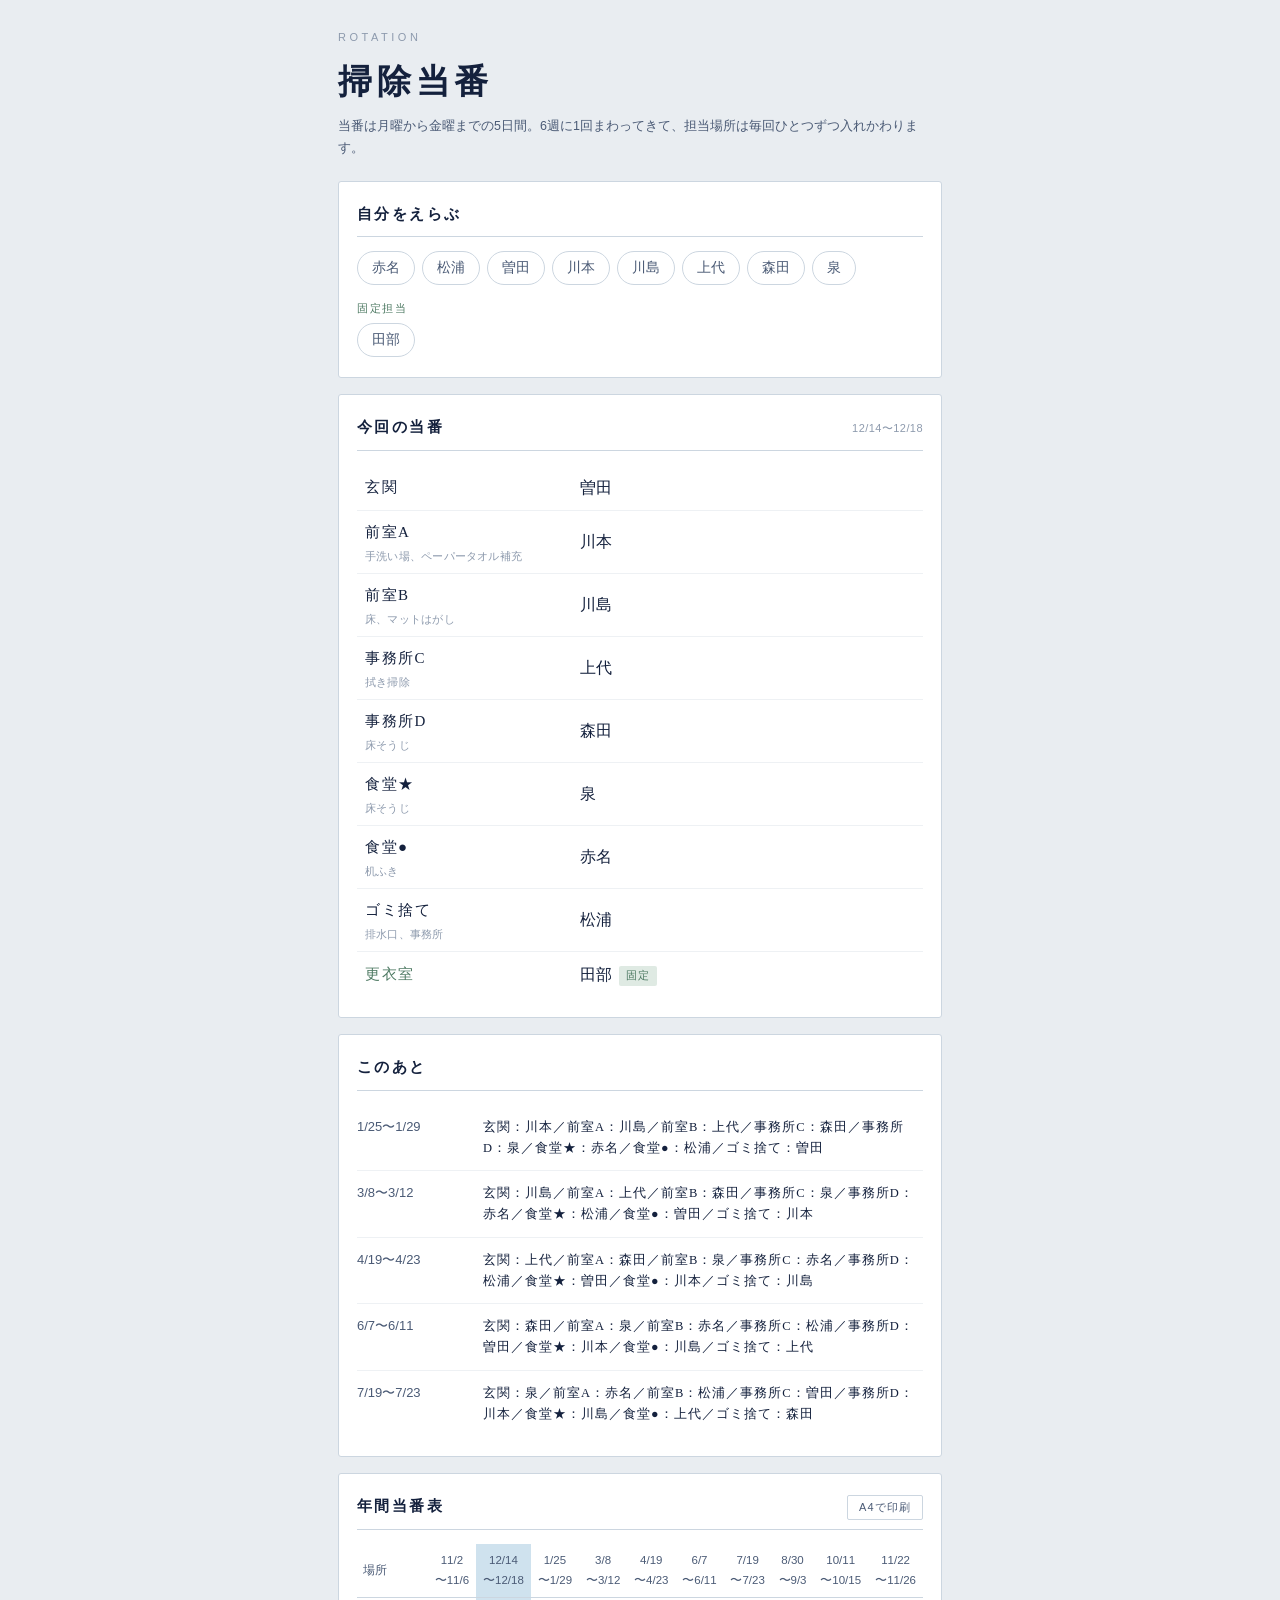
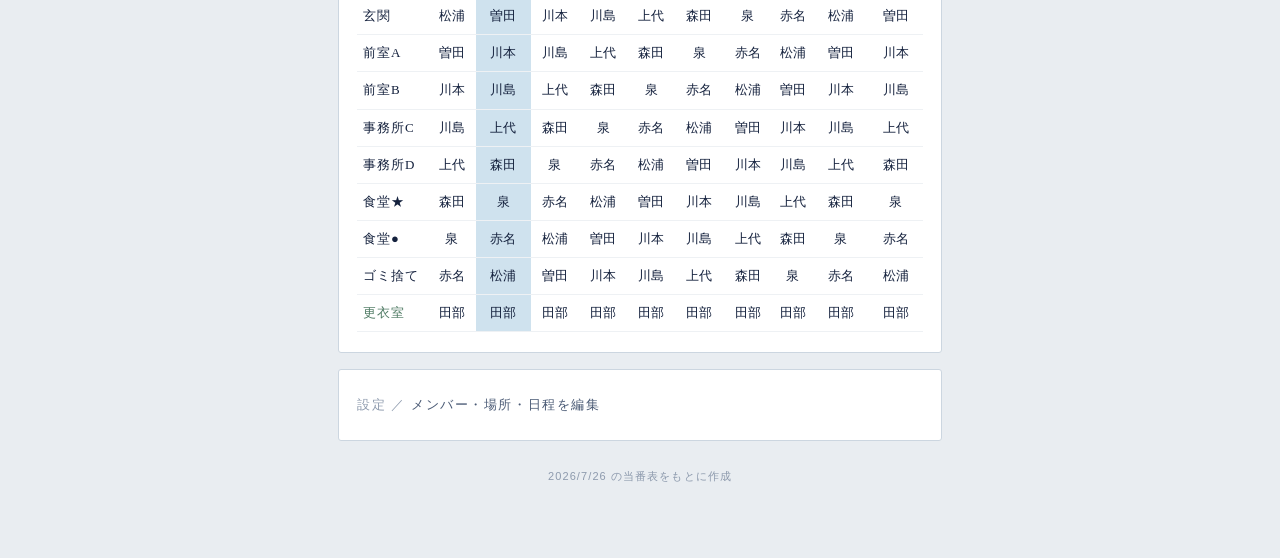
==== souji/index.html @ d57d20b6 "事務所Cの作業内容を「拭き掃除」に修正 Co-Authored-By: Claude Fable 5 <noreply@anthropic.com>" ====
<!DOCTYPE html>
<html lang="ja">
<head>
<meta charset="utf-8">
<meta name="viewport" content="width=device-width, initial-scale=1">
<title>掃除当番</title>
<style>
  :root{
    --ink:#14213d; --ink-soft:#4a5a75; --muted:#8d9aad;
    --paper:#e9edf1; --card:#ffffff; --line:#ccd6e0;
    --blue:#5b93b8; --blue-fill:#cfe2ee;
    --gomi:#a9662a; --gomi-fill:#f2e3d2;
    --fix:#4e7a63; --fix-fill:#dfeae3;
    --mincho:"Hiragino Mincho ProN","Yu Mincho","YuMincho","Noto Serif JP",serif;
    --gothic:"Hiragino Sans","Hiragino Kaku Gothic ProN","Yu Gothic","Noto Sans JP",sans-serif;
  }
  *{box-sizing:border-box}
  html,body{margin:0;padding:0}
  body{background:var(--paper);color:var(--ink);font-family:var(--gothic);
       -webkit-font-smoothing:antialiased;line-height:1.7}
  .wrap{max-width:640px;margin:0 auto;padding:28px 18px 72px}

  header.top{margin-bottom:22px}
  .eyebrow{font-size:11px;letter-spacing:.32em;color:var(--muted);margin:0 0 6px}
  h1{font-family:var(--mincho);font-size:34px;letter-spacing:.14em;font-weight:600;margin:0}
  .sub{font-size:12.5px;color:var(--ink-soft);margin-top:6px}

  .card{background:var(--card);border:1px solid var(--line);border-radius:3px;
        padding:20px 18px;margin-bottom:16px}
  .card h2{font-family:var(--mincho);font-size:15px;letter-spacing:.16em;font-weight:600;
           margin:0 0 14px;padding-bottom:9px;border-bottom:1px solid var(--line);
           display:flex;justify-content:space-between;align-items:baseline;gap:10px}
  .card h2 .meta{font-family:var(--gothic);font-size:11px;letter-spacing:.04em;
                 color:var(--muted);font-weight:400}

  .who{display:flex;flex-wrap:wrap;gap:7px}
  .who button{font-family:var(--gothic);font-size:14px;padding:7px 14px;
              border:1px solid var(--line);background:#fff;color:var(--ink-soft);
              border-radius:999px;cursor:pointer;transition:.15s}
  .who button:hover{border-color:var(--blue)}
  .who button[aria-pressed="true"]{background:var(--ink);border-color:var(--ink);color:#fff}
  .who button:focus-visible{outline:2px solid var(--blue);outline-offset:2px}
  .who .divider{width:100%;height:0;margin:2px 0}
  .who .fixlabel{font-size:10.5px;letter-spacing:.16em;color:var(--fix);
                 width:100%;margin:8px 0 -2px}

  .hero{background:var(--ink);color:#fff;border:none;padding:0;overflow:hidden}
  .hero-inner{padding:22px 18px 6px}
  .hero .status{font-size:11px;letter-spacing:.3em;color:#93a8c4;margin:0 0 10px}
  .hero .place{font-family:var(--mincho);font-size:40px;letter-spacing:.1em;margin:0;line-height:1.25}
  .hero .place small{font-size:15px;letter-spacing:.16em;color:#a8bcd6;display:block;
                     margin-top:8px;font-family:var(--gothic)}
  .hero .when{font-size:13.5px;color:#c6d6e8;margin:14px 0 0}
  .hero .count{font-size:13.5px;color:#fff;margin:4px 0 0}
  .hero .count b{font-family:var(--mincho);font-size:30px;letter-spacing:.04em;margin:0 3px}
  .hero .badge{display:inline-block;margin-top:12px;font-size:12px;padding:3px 10px;
               border-radius:2px;letter-spacing:.06em}
  .hero .badge.gomi{background:#3a4e70;color:#ffd9ac}
  .hero .badge.fix{background:#2f4a3d;color:#bfe0cd}
  .hero .pad{padding-bottom:22px}

  .ring{display:block;margin:0 auto;max-width:100%}
  .ring text{font-family:var(--gothic)}

  table{width:100%;border-collapse:collapse;font-size:15px}
  td{padding:9px 8px;border-bottom:1px solid #eef1f4;vertical-align:middle}
  tr:last-child td{border-bottom:none}
  td.place{font-family:var(--mincho);letter-spacing:.1em;width:38%;color:var(--ink)}
  td.place .task{display:block;font-family:var(--gothic);font-size:11px;letter-spacing:.02em;
                 color:var(--muted);margin-top:2px;line-height:1.5}
  td.name{font-size:16px}
  tr.mine td{background:var(--blue-fill)}
  tr.mine td.name{font-weight:700}
  tr.fixedrow td.place{color:var(--fix)}
  .tag{display:inline-block;font-size:10.5px;letter-spacing:.08em;padding:1px 7px;
       border-radius:2px;margin-left:7px;vertical-align:1px}
  .tag.gomi{background:var(--gomi-fill);color:var(--gomi)}
  .tag.fix{background:var(--fix-fill);color:var(--fix)}
  .vacant{color:var(--muted);font-size:13px}

  .future{list-style:none;margin:0;padding:0}
  .future li{display:flex;gap:14px;align-items:baseline;padding:11px 0;
             border-bottom:1px solid #eef1f4;font-size:14.5px}
  .future li:last-child{border-bottom:none}
  .future .date{color:var(--ink-soft);font-size:13px;min-width:112px;font-variant-numeric:tabular-nums}
  .future .p{font-family:var(--mincho);letter-spacing:.08em}
  .future li.mine .p{color:var(--blue);font-weight:600}

  .printbtn{font-family:var(--gothic);font-size:11px;letter-spacing:.1em;
            border:1px solid var(--line);background:#fff;color:var(--ink-soft);
            padding:4px 11px;border-radius:2px;cursor:pointer}
  .printbtn:hover{border-color:var(--blue);color:var(--blue)}
  .year-scroll{overflow-x:auto;-webkit-overflow-scrolling:touch}
  table.year{font-size:13px;min-width:520px}
  table.year th{font-family:var(--gothic);font-weight:500;font-size:11.5px;color:var(--ink-soft);
                padding:7px 6px;border-bottom:1px solid var(--line);white-space:nowrap}
  table.year th.rowhead{text-align:left}
  table.year td{padding:7px 6px;text-align:center;border-bottom:1px solid #eef1f4;white-space:nowrap}
  table.year td.rowhead{font-family:var(--mincho);letter-spacing:.08em;text-align:left;color:var(--ink)}
  table.year tr.fixedrow td.rowhead{color:var(--fix)}
  table.year col.now{background:var(--blue-fill)}
  table.year td.me{font-weight:700}

  details.settings summary{cursor:pointer;font-size:13px;letter-spacing:.12em;
                           color:var(--ink-soft);list-style:none;padding:4px 0}
  details.settings summary::-webkit-details-marker{display:none}
  details.settings summary::before{content:"設定 ／ ";color:var(--muted)}
  .setgrid{margin-top:16px}
  .setrow{display:flex;gap:6px;align-items:center;margin-bottom:6px}
  .setrow input[type=text]{flex:1;font-family:var(--gothic);font-size:14px;padding:6px 9px;
    border:1px solid var(--line);border-radius:2px;background:#fbfcfd;color:var(--ink);min-width:0}
  .setrow label.chk{font-size:11.5px;color:var(--gomi);display:flex;align-items:center;
                    gap:3px;white-space:nowrap}
  .mini{border:1px solid var(--line);background:#fff;color:var(--ink-soft);
        width:28px;height:28px;border-radius:2px;cursor:pointer;font-size:13px;line-height:1;flex:none}
  .mini:hover{border-color:var(--blue);color:var(--blue)}
  .add{margin-top:8px;font-family:var(--gothic);font-size:12.5px;letter-spacing:.08em;
       background:none;border:1px dashed var(--line);color:var(--ink-soft);
       padding:7px 12px;border-radius:2px;cursor:pointer;width:100%}
  .add:hover{border-color:var(--blue);color:var(--blue)}
  .fieldlabel{font-size:11px;letter-spacing:.2em;color:var(--muted);margin:20px 0 8px}
  .fieldlabel:first-child{margin-top:0}
  .hint{font-size:11.5px;color:var(--muted);line-height:1.6;margin:8px 0 0}
  input[type=date],input[type=number]{font-family:var(--gothic);font-size:14px;padding:6px 9px;
    border:1px solid var(--line);border-radius:2px;background:#fbfcfd;color:var(--ink)}
  .save{margin-top:20px;width:100%;background:var(--ink);color:#fff;border:none;padding:12px;
        border-radius:2px;font-family:var(--gothic);font-size:14px;letter-spacing:.16em;cursor:pointer}
  .save:hover{background:#233458}
  .toast{position:fixed;left:50%;transform:translateX(-50%);bottom:22px;background:var(--ink);
         color:#fff;padding:10px 20px;border-radius:2px;font-size:13px;opacity:0;
         pointer-events:none;transition:opacity .25s;letter-spacing:.08em}
  .toast.show{opacity:1}
  footer{text-align:center;font-size:11px;color:var(--muted);letter-spacing:.1em;margin-top:26px}

  @media print{
    @page{size:A4 landscape;margin:12mm}
    body{background:#fff}
    .wrap{max-width:none;padding:0}
    header.top,.card,footer{display:none!important}
    #yearCard{display:block!important;border:none;padding:0;margin:0}
    #yearCard h2{font-size:18px;border-bottom:2px solid var(--ink);letter-spacing:.2em}
    #yearCard .printbtn{display:none}
    .year-scroll{overflow:visible}
    table.year{min-width:0;width:100%;font-size:12px}
    table.year th,table.year td{border:1px solid #999;padding:8px 4px}
    table.year col.now{background:#e8eff5;-webkit-print-color-adjust:exact;print-color-adjust:exact}
  }
  @media (prefers-reduced-motion:reduce){*{transition:none!important;animation:none!important}}
</style>
</head>
<body>
<div class="wrap">

  <header class="top">
    <p class="eyebrow">ROTATION</p>
    <h1>掃除当番</h1>
    <p class="sub">当番は月曜から金曜までの5日間。6週に1回まわってきて、担当場所は毎回ひとつずつ入れかわります。</p>
  </header>

  <div class="card">
    <h2>自分をえらぶ</h2>
    <div class="who" id="who"></div>
  </div>

  <div class="card hero" id="hero" hidden>
    <div class="hero-inner" id="heroInner"></div>
    <svg class="ring" id="ring" viewBox="0 0 330 300" role="img" aria-label="担当場所のローテーション図"></svg>
  </div>

  <div class="card">
    <h2>今回の当番<span class="meta" id="curRange"></span></h2>
    <table><tbody id="curTable"></tbody></table>
    <p class="hint" id="extNote" hidden></p>
  </div>

  <div class="card">
    <h2>このあと<span class="meta" id="futureFor"></span></h2>
    <ul class="future" id="future"></ul>
  </div>

  <div class="card" id="yearCard">
    <h2>年間当番表<span class="meta"><button class="printbtn" id="printBtn">A4で印刷</button></span></h2>
    <div class="year-scroll"><table class="year" id="yearTable"></table></div>
  </div>

  <div class="card">
    <details class="settings">
      <summary>メンバー・場所・日程を編集</summary>
      <div class="setgrid">
        <p class="fieldlabel">まわる場所（この順にずれていきます）</p>
        <div id="slotList"></div>
        <button class="add" id="addSlot">＋ 場所を追加</button>

        <p class="fieldlabel">まわるメンバー（基準日に上の場所を担当した順）</p>
        <div id="memberList"></div>
        <button class="add" id="addMember">＋ メンバーを追加</button>

        <p class="fieldlabel">固定の担当（輪に入らない場所）</p>
        <div id="fixedList"></div>
        <button class="add" id="addFixed">＋ 固定の担当を追加</button>
        <p class="hint">名前は「、」か「,」で区切ってください。</p>

        <p class="fieldlabel">基準になる回の開始日（月曜）</p>
        <input type="date" id="baseDate">
        <p class="fieldlabel">まわってくる間隔</p>
        <div class="setrow">
          <input type="number" id="interval" min="1" max="52" style="width:80px"> <span style="font-size:14px">週ごと</span>
        </div>

        <p class="fieldlabel">お休みの週（数えない週）</p>
        <div id="skipList"></div>
        <button class="add" id="addSkip">＋ お休みの週を追加</button>
        <p class="hint">お盆や年末年始など、会社が休みの週の月曜日を入れてください。その週は数に入らず、以降の当番が1週ずつ後ろにずれます。祝日が3日以上ある週（ゴールデンウィークやシルバーウィークなど）は自動で数えない週になり、前の週の当番が引き続き担当するため、ここに入れる必要はありません。</p>

        <button class="save" id="save">保存する</button>
      </div>
    </details>
  </div>

  <footer>2026/7/26 の当番表をもとに作成</footer>
</div>
<div class="toast" id="toast"></div>

<script>
const KEY = 'souji-touban:config:v9';

/* 手書きの「事務所そうじ」表の①の列＝9/14の回 を基準にしています */
const DEFAULTS = {
  slots: [
    {place:'玄関',     task:'',                        gomi:false},
    {place:'前室A',    task:'手洗い場、ペーパータオル補充', gomi:false},
    {place:'前室B',    task:'床、マットはがし',           gomi:false},
    {place:'事務所C',  task:'拭き掃除',                  gomi:false},
    {place:'事務所D',  task:'床そうじ',                  gomi:false},
    {place:'食堂★',    task:'床そうじ',                  gomi:false},
    {place:'食堂●',    task:'机ふき',                    gomi:false},
    {place:'ゴミ捨て', task:'排水口、事務所',             gomi:false}
  ],
  members: ['赤名','松浦','曽田','川本','川島','上代','森田','泉'],
  fixed: [{place:'更衣室', names:['田部']}],
  baseDate: '2026-09-14',
  intervalWeeks: 6,
  skipWeeks: [],
  me: ''
};

let cfg = JSON.parse(JSON.stringify(DEFAULTS));

/* ---------- 日付 ---------- */
const DAY = 86400000;
function d(str){ const [y,m,dd]=str.split('-').map(Number); return new Date(y,m-1,dd); }
function addDays(dt,n){ const x=new Date(dt); x.setDate(x.getDate()+n); return x; }
function iso(dt){
  const p=n=>String(n).padStart(2,'0');
  return dt.getFullYear()+'-'+p(dt.getMonth()+1)+'-'+p(dt.getDate());
}
function fmt(dt){ return (dt.getMonth()+1)+'/'+dt.getDate(); }
function fmtLong(dt){ return (dt.getMonth()+1)+'月'+dt.getDate()+'日('+'日月火水木金土'[dt.getDay()]+')'; }

/* ---------- 日本の祝日（自動計算） ---------- */
const holidayCache={};
function holidaysOf(y){
  if(holidayCache[y]) return holidayCache[y];
  const set=new Set();
  const add=(m,dd)=>set.add(y+'-'+String(m).padStart(2,'0')+'-'+String(dd).padStart(2,'0'));
  const nthMon=(m,n)=>{ const w=new Date(y,m-1,1).getDay(); return 1+((8-w)%7)+7*(n-1); };
  add(1,1);                 // 元日
  add(1,nthMon(1,2));       // 成人の日
  add(2,11); add(2,23);     // 建国記念の日・天皇誕生日
  add(3,Math.floor(20.8431+0.242194*(y-1980))-Math.floor((y-1980)/4));  // 春分の日
  add(4,29); add(5,3); add(5,4); add(5,5);  // 昭和の日・憲法記念日・みどりの日・こどもの日
  add(7,nthMon(7,3));       // 海の日
  add(8,11);                // 山の日
  add(9,nthMon(9,3));       // 敬老の日
  add(9,Math.floor(23.2488+0.242194*(y-1980))-Math.floor((y-1980)/4)); // 秋分の日
  add(10,nthMon(10,2));     // スポーツの日
  add(11,3); add(11,23);    // 文化の日・勤労感謝の日
  [...set].forEach(s=>{     // 国民の休日（祝日にはさまれた平日）
    const mid=addDays(d(s),1);
    if(set.has(iso(addDays(d(s),2))) && !set.has(iso(mid)) && mid.getDay()!==0) set.add(iso(mid));
  });
  [...set].forEach(s=>{     // 振替休日（日曜の祝日のあとの平日）
    if(d(s).getDay()===0){ let x=addDays(d(s),1); while(set.has(iso(x))) x=addDays(x,1); set.add(iso(x)); }
  });
  holidayCache[y]=set;
  return set;
}
function isHoliday(dt){ return holidaysOf(dt.getFullYear()).has(iso(dt)); }
function holidayDays(mon){  // その週(月〜金)の祝日の数
  let c=0; for(let i=0;i<5;i++) if(isHoliday(addDays(mon,i))) c++;
  return c;
}

/* 休みの週（月曜日）を除いた「数える週」の並び。
   お盆や年末年始で1週飛ぶと、それ以降すべて後ろへずれます。
   祝日が3日以上ある週も数えず、前の週の当番が引き続き担当します。 */
function skipSet(){
  const s=new Set();
  (cfg.skipWeeks||[]).forEach(v=>{ if(v) s.add(v); });
  return s;
}
function isHolidaySkip(mon){ return !skipSet().has(iso(mon)) && holidayDays(mon)>=3; }
function isSkippedWeek(mon){ return skipSet().has(iso(mon)) || holidayDays(mon)>=3; }
function weekAt(n){                       // n番目の「数える週」の月曜日
  let dt=d(cfg.baseDate), count=0, guard=0;
  while(guard++ < 4000){
    if(!isSkippedWeek(dt)){
      if(count===n) return dt;
      count++;
    }
    dt=addDays(dt,7);
  }
  return dt;
}
function periodStart(p){ return weekAt(p*cfg.intervalWeeks); }
function periodEnd(p){ return addDays(periodStart(p),4); }   // 月〜金
function periodExt(p){    // 直後に祝日3日以上の週が続くあいだは引き続き担当
  let end=periodEnd(p), mon=addDays(periodStart(p),7);
  const weeks=[];
  while(isHolidaySkip(mon)){ weeks.push(new Date(mon)); end=addDays(mon,4); mon=addDays(mon,7); }
  return {end:end, weeks:weeks};
}
function today(){ const t=new Date(); return new Date(t.getFullYear(),t.getMonth(),t.getDate()); }

function currentPeriod(){
  const t=today();
  if(t < d(cfg.baseDate)) return 0;
  let p=0;
  while(p<200 && t > periodExt(p).end) p++;
  return p;
}

/* ---------- 割り当て ---------- */
function slotOf(m,p){
  const N=Math.max(cfg.slots.length, cfg.members.length);
  if(N===0) return -1;
  const s=((m-p)%N+N)%N;          // 回ごとに表の上へ（逆回り）
  return s<cfg.slots.length ? s : -1;      // -1 は休み
}
function assignment(p){
  const rows=cfg.slots.map(()=>null);
  cfg.members.forEach((name,m)=>{ const s=slotOf(m,p); if(s>=0) rows[s]=name; });
  return rows;
}
function slotLabel(i){
  const s=cfg.slots[i], same=cfg.slots.filter(x=>x.place===s.place);
  if(same.length<2) return s.place;
  const n=cfg.slots.slice(0,i+1).filter(x=>x.place===s.place).length;
  return s.place+'①②③④⑤'[n-1];
}
function myIndex(){ return cfg.members.indexOf(cfg.me); }
function myFixed(){ return cfg.fixed.find(f=>f.names.includes(cfg.me)) || null; }
function allNames(){
  const f=[]; cfg.fixed.forEach(x=>x.names.forEach(n=>f.push(n)));
  return {rotating:cfg.members.slice(), fixed:f};
}

/* ---------- 描画 ---------- */
function render(){
  const p=currentPeriod();
  renderWho(); renderHero(p); renderCurrent(p); renderFuture(p); renderYear(p);
}

function renderWho(){
  const el=document.getElementById('who'); el.innerHTML='';
  const {rotating,fixed}=allNames();
  const mk=name=>{
    const b=document.createElement('button');
    b.textContent=name;
    b.setAttribute('aria-pressed', String(name===cfg.me));
    b.onclick=()=>{ cfg.me=(cfg.me===name?'':name); save(true); render(); };
    return b;
  };
  rotating.forEach(n=>el.appendChild(mk(n)));
  if(fixed.length){
    const lab=document.createElement('p'); lab.className='fixlabel'; lab.textContent='固定担当';
    el.appendChild(lab);
    fixed.forEach(n=>el.appendChild(mk(n)));
  }
}

function renderHero(p){
  const hero=document.getElementById('hero');
  const ring=document.getElementById('ring');
  const inner=document.getElementById('heroInner');
  const fx=myFixed(), m=myIndex();

  if(!cfg.me || (fx===null && m<0)){ hero.hidden=true; return; }
  hero.hidden=false;

  const t=today();

  if(fx){                       // 固定担当の人
    const start=periodStart(p), end=periodExt(p).end;
    const now = t>=start && t<=end;
    const days=Math.max(0, Math.ceil((start-t)/DAY));
    inner.className='hero-inner pad';
    inner.innerHTML=
      '<p class="status">'+(now?'今週が当番です':'つぎの当番')+'</p>'+
      '<p class="place">'+fx.place+'<small>'+cfg.me+' さん（毎回このばしょ）</small></p>'+
      '<p class="when">'+fmt(start)+'〜'+fmt(end)+'</p>'+
      (now ? '<p class="count">'+fmtLong(start)+' 〜 '+fmtLong(end)+'</p>'
           : '<p class="count">あと<b>'+days+'</b>日</p>')+
      '<span class="badge fix">ローテーションには入りません</span>';
    ring.hidden=true;
    return;
  }

  ring.hidden=false;
  inner.className='hero-inner';

  let q=p, s=slotOf(m,q), guard=0;
  while(s<0 && guard++<60){ q++; s=slotOf(m,q); }
  const ext=periodExt(q);
  const start=periodStart(q), end=ext.end;
  const now = t>=start && t<=end;
  const days=Math.max(0, Math.ceil((start-t)/DAY));
  const label=slotLabel(s);

  inner.innerHTML=
    '<p class="status">'+(now?'今週が当番です':'つぎの当番')+'</p>'+
    '<p class="place">'+label.replace(/[①②③④⑤]/,'')+
      '<small>'+cfg.me+' さん'+(label.match(/[①②③④⑤]/)?'（'+label+'）':'')+
      (cfg.slots[s].task?'　'+esc(cfg.slots[s].task):'')+'</small></p>'+
    '<p class="when">'+fmt(start)+'〜'+fmt(end)+'</p>'+
    (now ? '<p class="count">'+fmtLong(start)+' 〜 '+fmtLong(end)+'</p>'
         : '<p class="count">あと<b>'+days+'</b>日</p>')+
    (cfg.slots[s].gomi ? '<span class="badge gomi">ゴミ収集も担当</span>' : '')+
    (ext.weeks.length ? '<span class="badge fix">'+fmt(ext.weeks[0])+'の週も引き続き当番</span>' : '');

  drawRing(s);
}

function drawRing(cur){
  const svg=document.getElementById('ring');
  const n=cfg.slots.length; if(!n){ svg.innerHTML=''; return; }
  const cx=165, cy=150, R=100;
  let out='<circle cx="'+cx+'" cy="'+cy+'" r="'+R+'" fill="none" stroke="#2c4166" stroke-width="1"/>';
  for(let i=0;i<n;i++){
    const a=(-90 + 360*i/n)*Math.PI/180;
    const x=cx+R*Math.cos(a), y=cy+R*Math.sin(a), on=(i===cur);
    out+='<circle cx="'+x.toFixed(1)+'" cy="'+y.toFixed(1)+'" r="'+(on?9:4)+'" fill="'+(on?'#cfe2ee':'#4a6a94')+'"/>';
    const lx=cx+(R+26)*Math.cos(a), ly=cy+(R+26)*Math.sin(a)+4;
    out+='<text x="'+lx.toFixed(1)+'" y="'+ly.toFixed(1)+'" text-anchor="middle" font-size="11.5" '+
         'letter-spacing="1" fill="'+(on?'#ffffff':'#7e93b3')+'">'+slotLabel(i)+'</text>';
  }
  out+='<text x="'+cx+'" y="'+(cy-4)+'" text-anchor="middle" font-size="10" letter-spacing="3" fill="#6c82a4">つぎは</text>';
  out+='<text x="'+cx+'" y="'+(cy+16)+'" text-anchor="middle" font-size="14" letter-spacing="2" fill="#a8bcd6">'+slotLabel((cur-1+n)%n)+'</text>';
  svg.innerHTML=out;
}

function renderCurrent(p){
  const rows=assignment(p);
  const ext=periodExt(p);
  document.getElementById('curRange').textContent=fmt(periodStart(p))+'〜'+fmt(ext.end);
  const note=document.getElementById('extNote');
  note.hidden=!ext.weeks.length;
  if(ext.weeks.length)
    note.textContent=fmt(ext.weeks[0])+'からの週は祝日が3日以上あるため、同じ当番が'+fmt(ext.end)+'まで引き続き担当します';
  const tb=document.getElementById('curTable'); tb.innerHTML='';
  cfg.slots.forEach((s,i)=>{
    const tr=document.createElement('tr');
    if(rows[i] && rows[i]===cfg.me) tr.className='mine';
    tr.innerHTML='<td class="place">'+slotLabel(i)+
      (s.task?'<span class="task">'+esc(s.task)+'</span>':'')+'</td>'+
      '<td class="name">'+(rows[i]||'<span class="vacant">空き</span>')+
      (s.gomi?'<span class="tag gomi">ゴミ収集</span>':'')+'</td>';
    tb.appendChild(tr);
  });
  cfg.fixed.forEach(f=>{
    const tr=document.createElement('tr');
    tr.className='fixedrow'+(f.names.includes(cfg.me)?' mine':'');
    tr.innerHTML='<td class="place">'+f.place+'</td>'+
      '<td class="name">'+(f.names.join('・')||'<span class="vacant">空き</span>')+
      '<span class="tag fix">固定</span></td>';
    tb.appendChild(tr);
  });
}

function renderFuture(p){
  const ul=document.getElementById('future'); ul.innerHTML='';
  const fx=myFixed(), m=myIndex();
  document.getElementById('futureFor').textContent=(fx||m>=0)?cfg.me+' さんの担当場所':'';
  for(let k=1;k<=5;k++){
    const q=p+k, li=document.createElement('li');
    let label;
    if(fx){
      label='<span class="p">'+fx.place+'</span>'; li.className='mine';
    }else if(m<0){
      const rows=assignment(q);
      label='<span class="p" style="font-size:12.5px">'+
        cfg.slots.map((_,i)=>slotLabel(i)+'：'+(rows[i]||'空き')).join('／')+'</span>';
    }else{
      const s=slotOf(m,q);
      if(s<0){ label='<span class="p" style="color:#8d9aad">お休み</span>'; }
      else{ label='<span class="p">'+slotLabel(s)+'</span>'+
              (cfg.slots[s].gomi?'<span class="tag gomi">ゴミ収集</span>':''); li.className='mine'; }
    }
    li.innerHTML='<span class="date">'+fmt(periodStart(q))+'〜'+fmt(periodExt(q).end)+'</span>'+label;
    ul.appendChild(li);
  }
}

function renderYear(p){
  const perYear=Math.ceil(52/cfg.intervalWeeks)+1;
  const start=Math.max(0,p-1);
  const periods=[]; for(let k=0;k<perYear;k++) periods.push(start+k);

  let html='<colgroup><col>';
  periods.forEach(q=>{ html+='<col'+(q===p?' class="now"':'')+'>'; });
  html+='</colgroup><thead><tr><th class="rowhead">場所</th>';
  periods.forEach(q=>{ html+='<th>'+fmt(periodStart(q))+'<br>〜'+fmt(periodExt(q).end)+'</th>'; });
  html+='</tr></thead><tbody>';

  cfg.slots.forEach((s,i)=>{
    html+='<tr><td class="rowhead">'+slotLabel(i)+(s.gomi?'<span class="tag gomi">ゴミ</span>':'')+'</td>';
    periods.forEach(q=>{
      const name=assignment(q)[i];
      html+='<td'+(name&&name===cfg.me?' class="me"':'')+'>'+(name||'—')+'</td>';
    });
    html+='</tr>';
  });
  cfg.fixed.forEach(f=>{
    const mine=f.names.includes(cfg.me);
    html+='<tr class="fixedrow"><td class="rowhead">'+f.place+'</td>';
    periods.forEach(()=>{ html+='<td'+(mine?' class="me"':'')+'>'+(f.names.join('・')||'—')+'</td>'; });
    html+='</tr>';
  });
  html+='</tbody>';
  document.getElementById('yearTable').innerHTML=html;
}

/* ---------- 設定 ---------- */
function esc(s){ return String(s).replace(/&/g,'&amp;').replace(/"/g,'&quot;').replace(/</g,'&lt;'); }

function renderSettings(){
  const sl=document.getElementById('slotList'); sl.innerHTML='';
  cfg.slots.forEach((s,i)=>{
    const row=document.createElement('div'); row.className='setrow';
    row.innerHTML=
      '<input type="text" value="'+esc(s.place)+'" data-si="'+i+'" placeholder="場所名" style="max-width:110px">'+
      '<input type="text" value="'+esc(s.task||'')+'" data-st="'+i+'" placeholder="やること">'+
      '<button class="mini" data-up="'+i+'" title="上へ">↑</button>'+
      '<button class="mini" data-del="'+i+'" title="削除">×</button>';
    sl.appendChild(row);
  });
  const ml=document.getElementById('memberList'); ml.innerHTML='';
  cfg.members.forEach((name,i)=>{
    const row=document.createElement('div'); row.className='setrow';
    row.innerHTML=
      '<input type="text" value="'+esc(name)+'" data-mi="'+i+'" placeholder="名前">'+
      '<button class="mini" data-mup="'+i+'" title="上へ">↑</button>'+
      '<button class="mini" data-mdel="'+i+'" title="削除">×</button>';
    ml.appendChild(row);
  });
  const fl=document.getElementById('fixedList'); fl.innerHTML='';
  cfg.fixed.forEach((f,i)=>{
    const row=document.createElement('div'); row.className='setrow';
    row.innerHTML=
      '<input type="text" value="'+esc(f.place)+'" data-fp="'+i+'" placeholder="場所" style="max-width:110px">'+
      '<input type="text" value="'+esc(f.names.join('、'))+'" data-fn="'+i+'" placeholder="名前、名前">'+
      '<button class="mini" data-fdel="'+i+'" title="削除">×</button>';
    fl.appendChild(row);
  });
  const kl=document.getElementById('skipList'); kl.innerHTML='';
  (cfg.skipWeeks||[]).forEach((v,i)=>{
    const row=document.createElement('div'); row.className='setrow';
    row.innerHTML=
      '<input type="date" value="'+esc(v)+'" data-sk="'+i+'" style="flex:1">'+
      '<button class="mini" data-skdel="'+i+'" title="削除">×</button>';
    kl.appendChild(row);
  });
  document.getElementById('baseDate').value=cfg.baseDate;
  document.getElementById('interval').value=cfg.intervalWeeks;
}

document.addEventListener('input',e=>{
  const t=e.target;
  if(t.dataset.si!==undefined) cfg.slots[+t.dataset.si].place=t.value;
  if(t.dataset.st!==undefined) cfg.slots[+t.dataset.st].task=t.value;
  if(t.dataset.mi!==undefined) cfg.members[+t.dataset.mi]=t.value;
  if(t.dataset.fp!==undefined) cfg.fixed[+t.dataset.fp].place=t.value;
  if(t.dataset.fn!==undefined) cfg.fixed[+t.dataset.fn].names=
    t.value.split(/[、,\s]+/).filter(Boolean);
});
document.addEventListener('change',e=>{
  const t=e.target;
  if(t.dataset.gi!==undefined) cfg.slots[+t.dataset.gi].gomi=t.checked;
  if(t.dataset.sk!==undefined && t.value){
    const dt=d(t.value);
    const mon=addDays(dt, -((dt.getDay()+6)%7));   // その週の月曜に寄せる
    cfg.skipWeeks[+t.dataset.sk]=iso(mon);
    renderSettings();
  }
  if(t.id==='baseDate'&&t.value) cfg.baseDate=t.value;
  if(t.id==='interval') cfg.intervalWeeks=Math.max(1,+t.value||6);
});
document.addEventListener('click',e=>{
  const ds=(e.target&&e.target.dataset)||{};
  const swap=(arr,i)=>{ if(i>0){ const x=arr[i-1]; arr[i-1]=arr[i]; arr[i]=x; } };
  if(ds.up!==undefined){ swap(cfg.slots,+ds.up); renderSettings(); }
  if(ds.del!==undefined){ cfg.slots.splice(+ds.del,1); renderSettings(); }
  if(ds.mup!==undefined){ swap(cfg.members,+ds.mup); renderSettings(); }
  if(ds.mdel!==undefined){ cfg.members.splice(+ds.mdel,1); renderSettings(); }
  if(ds.fdel!==undefined){ cfg.fixed.splice(+ds.fdel,1); renderSettings(); }
  if(ds.skdel!==undefined){ cfg.skipWeeks.splice(+ds.skdel,1); renderSettings(); }
});
document.getElementById('addSlot').onclick=()=>{ cfg.slots.push({place:'新しい場所',gomi:false}); renderSettings(); };
document.getElementById('addMember').onclick=()=>{ cfg.members.push('新しい人'); renderSettings(); };
document.getElementById('addFixed').onclick=()=>{ cfg.fixed.push({place:'新しい場所',names:[]}); renderSettings(); };
document.getElementById('addSkip').onclick=()=>{
  if(!cfg.skipWeeks) cfg.skipWeeks=[];
  const t=today();
  cfg.skipWeeks.push(iso(addDays(t, -((t.getDay()+6)%7))));
  renderSettings();
};
document.getElementById('printBtn').onclick=()=>window.print();
document.getElementById('save').onclick=()=>{
  cfg.slots=cfg.slots.filter(s=>s.place.trim());
  cfg.members=cfg.members.filter(m=>m.trim());
  cfg.fixed=cfg.fixed.filter(f=>f.place.trim());
  cfg.skipWeeks=[...new Set((cfg.skipWeeks||[]).filter(Boolean))].sort();
  const {rotating,fixed}=allNames();
  if(!rotating.includes(cfg.me)&&!fixed.includes(cfg.me)) cfg.me='';
  save(); renderSettings(); render(); toast('保存しました');
};

/* ---------- 保存 ----------
   Claude内では window.storage、ダウンロードして開いたときは localStorage */
const store={
  async set(k,v){
    if(window.storage&&window.storage.set) return window.storage.set(k,v);
    localStorage.setItem(k,v);
  },
  async get(k){
    if(window.storage&&window.storage.get) return window.storage.get(k);
    const v=localStorage.getItem(k);
    return v===null?null:{key:k,value:v};
  }
};
async function save(quiet){
  try{ await store.set(KEY, JSON.stringify(cfg)); }
  catch(err){ if(!quiet) toast('保存できませんでした'); }
}
async function load(){
  try{
    const r=await store.get(KEY);
    if(r&&r.value) cfg=Object.assign(JSON.parse(JSON.stringify(DEFAULTS)), JSON.parse(r.value));
  }catch(err){ /* 初回は未保存 */ }
}
let toastTimer;
function toast(msg){
  const el=document.getElementById('toast');
  el.textContent=msg; el.classList.add('show');
  clearTimeout(toastTimer); toastTimer=setTimeout(()=>el.classList.remove('show'),1800);
}

(async()=>{ await load(); renderSettings(); render(); })();
</script>
</body>
</html>
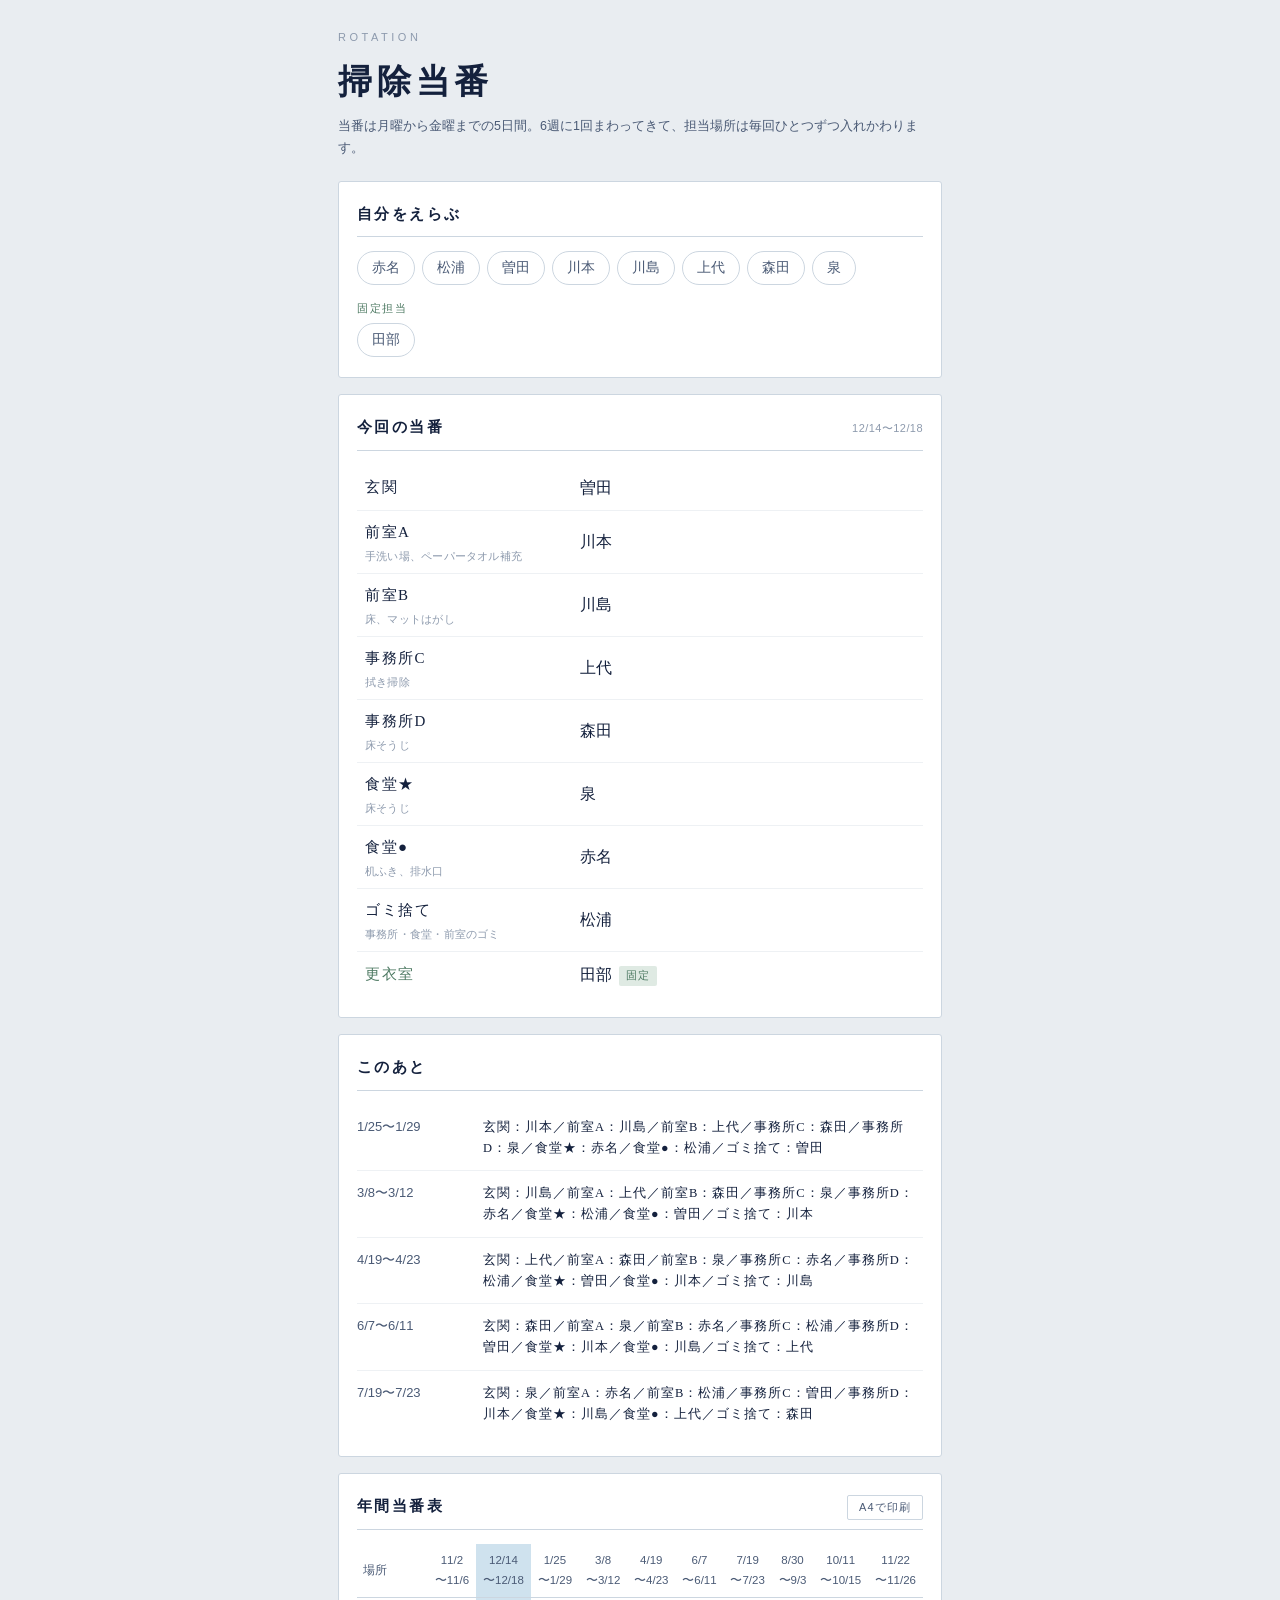
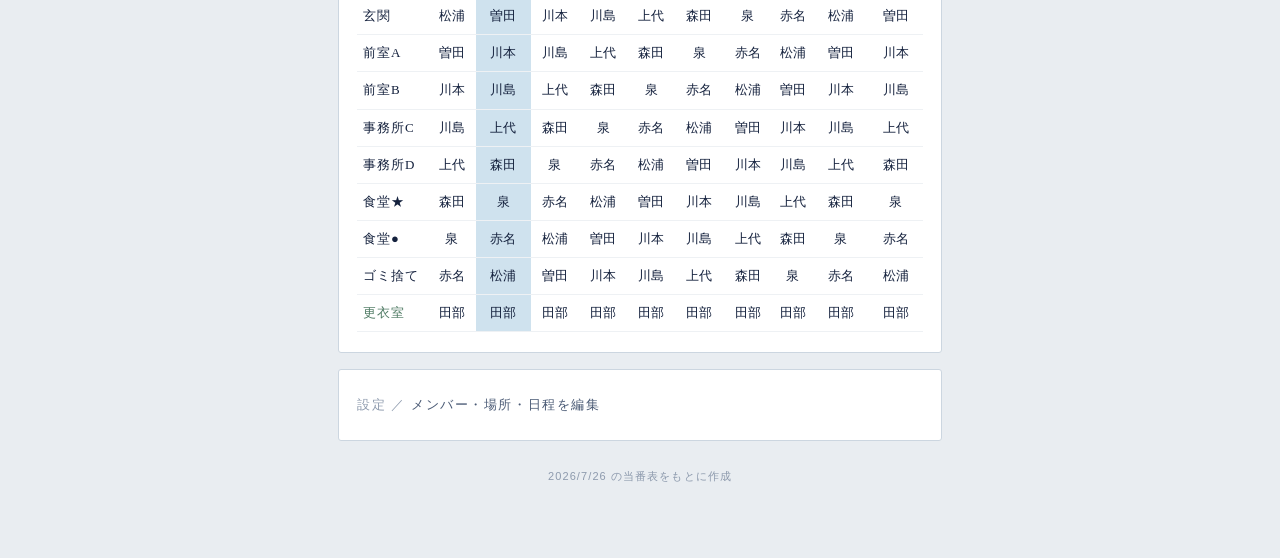
==== commit 28cc7e9e: "食堂●に排水口を追加、ゴミ捨ては事務所・食堂・前室のゴミに修正 Co-Authored-By: Claude Fable 5 <noreply@anthropic.com>" ====
--- a/souji/index.html
+++ b/souji/index.html
@@ -233,8 +233,8 @@
     {place:'事務所C',  task:'拭き掃除',                  gomi:false},
     {place:'事務所D',  task:'床そうじ',                  gomi:false},
     {place:'食堂★',    task:'床そうじ',                  gomi:false},
-    {place:'食堂●',    task:'机ふき',                    gomi:false},
-    {place:'ゴミ捨て', task:'排水口、事務所',             gomi:false}
+    {place:'食堂●',    task:'机ふき、排水口',             gomi:false},
+    {place:'ゴミ捨て', task:'事務所・食堂・前室のゴミ',    gomi:false}
   ],
   members: ['赤名','松浦','曽田','川本','川島','上代','森田','泉'],
   fixed: [{place:'更衣室', names:['田部']}],
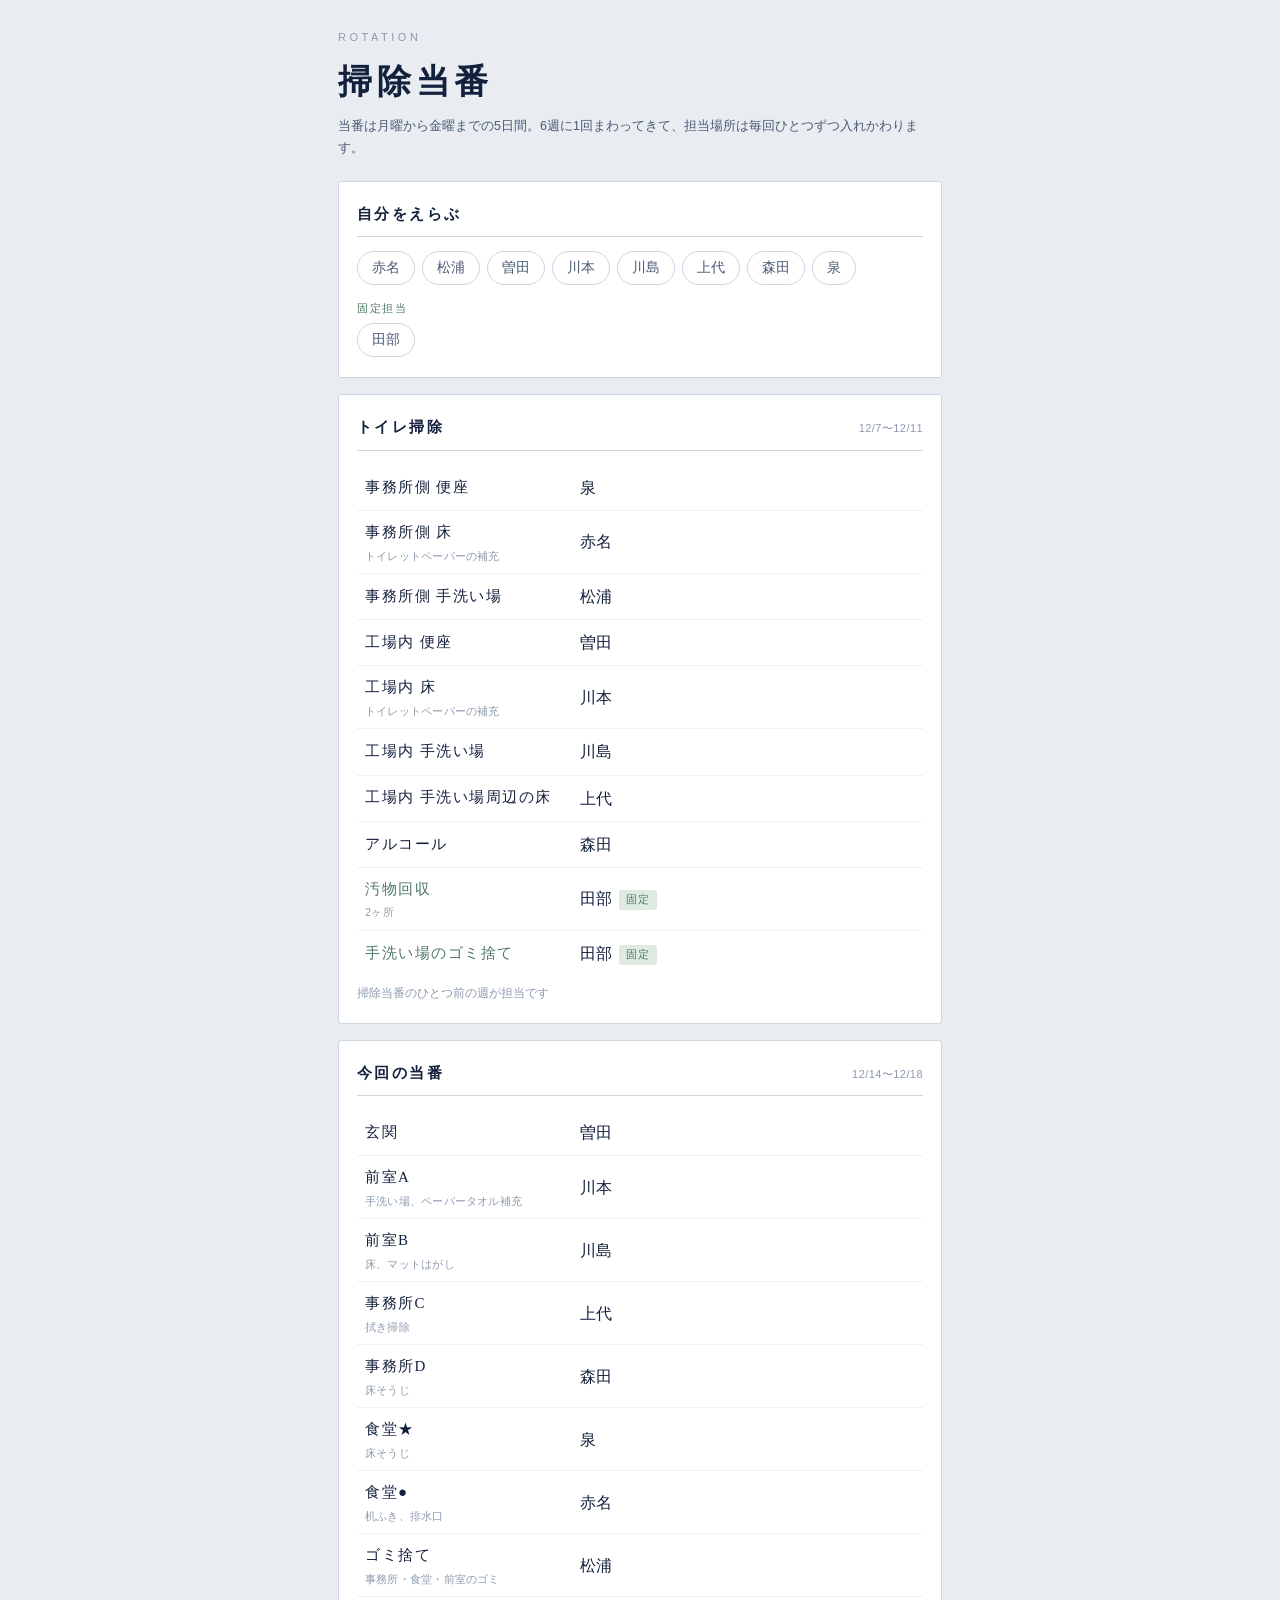
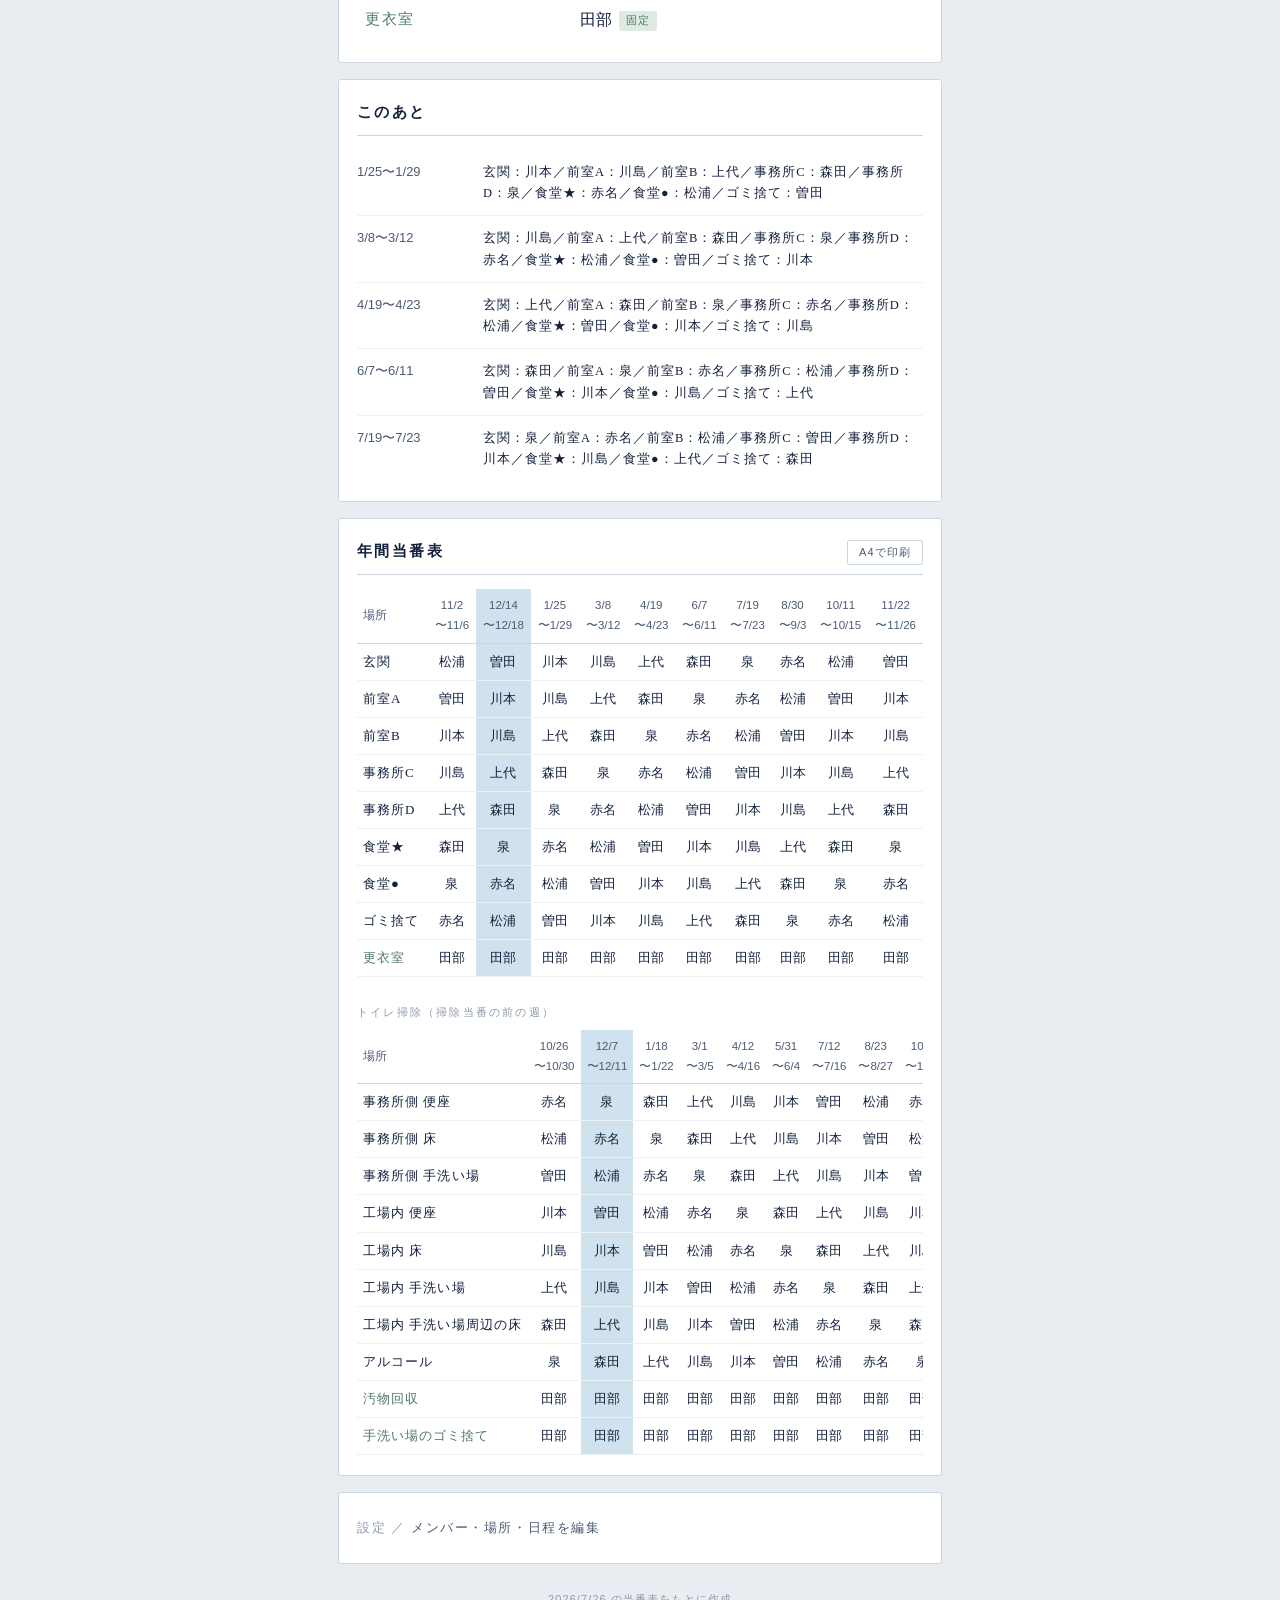
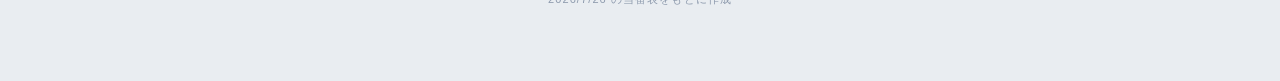
==== commit a2e56b5e: "トイレ掃除当番（掃除当番の前の週）を追加 Co-Authored-By: Claude Fable 5 <noreply@anthropic.com>" ====
--- a/souji/index.html
+++ b/souji/index.html
@@ -58,6 +58,11 @@
   .hero .badge.gomi{background:#3a4e70;color:#ffd9ac}
   .hero .badge.fix{background:#2f4a3d;color:#bfe0cd}
   .hero .pad{padding-bottom:22px}
+  .hero .toilet{margin:16px 0 0;padding-top:13px;border-top:1px solid #2c4166;
+                font-size:13px;color:#c6d6e8}
+  .hero .toilet b{display:block;font-family:var(--mincho);font-size:17px;
+                  letter-spacing:.08em;color:#fff;margin-top:3px;font-weight:600}
+  .hero .toilet .ttl{font-size:11px;letter-spacing:.24em;color:#93a8c4}
 
   .ring{display:block;margin:0 auto;max-width:100%}
   .ring text{font-family:var(--gothic)}
@@ -139,6 +144,7 @@
     header.top,.card,footer{display:none!important}
     #yearCard{display:block!important;border:none;padding:0;margin:0}
     #yearCard h2{font-size:18px;border-bottom:2px solid var(--ink);letter-spacing:.2em}
+    #yearCard .fieldlabel{margin:14px 0 6px;color:var(--ink);font-size:12px}
     #yearCard .printbtn{display:none}
     .year-scroll{overflow:visible}
     table.year{min-width:0;width:100%;font-size:12px}
@@ -168,6 +174,12 @@
   </div>
 
   <div class="card">
+    <h2>トイレ掃除<span class="meta" id="toiletRange"></span></h2>
+    <table><tbody id="toiletTable"></tbody></table>
+    <p class="hint">掃除当番のひとつ前の週が担当です</p>
+  </div>
+
+  <div class="card">
     <h2>今回の当番<span class="meta" id="curRange"></span></h2>
     <table><tbody id="curTable"></tbody></table>
     <p class="hint" id="extNote" hidden></p>
@@ -181,6 +193,8 @@
   <div class="card" id="yearCard">
     <h2>年間当番表<span class="meta"><button class="printbtn" id="printBtn">A4で印刷</button></span></h2>
     <div class="year-scroll"><table class="year" id="yearTable"></table></div>
+    <p class="fieldlabel" style="margin-top:26px">トイレ掃除（掃除当番の前の週）</p>
+    <div class="year-scroll"><table class="year" id="yearToilet"></table></div>
   </div>
 
   <div class="card">
@@ -200,6 +214,18 @@
         <button class="add" id="addFixed">＋ 固定の担当を追加</button>
         <p class="hint">名前は「、」か「,」で区切ってください。</p>
 
+        <p class="fieldlabel">トイレ掃除の場所（この順に進みます）</p>
+        <div id="tSlotList"></div>
+        <button class="add" id="addTSlot">＋ 場所を追加</button>
+
+        <p class="fieldlabel">トイレ掃除のメンバー（基準日に上の場所を担当した順）</p>
+        <div id="tMemberList"></div>
+        <button class="add" id="addTMember">＋ メンバーを追加</button>
+
+        <p class="fieldlabel">トイレ掃除の固定担当</p>
+        <div id="tFixedList"></div>
+        <button class="add" id="addTFixed">＋ 固定の担当を追加</button>
+
         <p class="fieldlabel">基準になる回の開始日（月曜）</p>
         <input type="date" id="baseDate">
         <p class="fieldlabel">まわってくる間隔</p>
@@ -222,7 +248,7 @@
 <div class="toast" id="toast"></div>
 
 <script>
-const KEY = 'souji-touban:config:v9';
+const KEY = 'souji-touban:config:v10';
 
 /* 手書きの「事務所そうじ」表の①の列＝9/14の回 を基準にしています */
 const DEFAULTS = {
@@ -241,6 +267,24 @@
   baseDate: '2026-09-14',
   intervalWeeks: 6,
   skipWeeks: [],
+  /* トイレ掃除は掃除当番の「前の週」。回ごとにひとつ下へ進みます（掃除当番とは逆向き） */
+  toilet: {
+    slots: [
+      {place:'事務所側 便座',       task:''},
+      {place:'事務所側 床',         task:'トイレットペーパーの補充'},
+      {place:'事務所側 手洗い場',   task:''},
+      {place:'工場内 便座',         task:''},
+      {place:'工場内 床',           task:'トイレットペーパーの補充'},
+      {place:'工場内 手洗い場',     task:''},
+      {place:'工場内 手洗い場周辺の床', task:''},
+      {place:'アルコール',          task:''}
+    ],
+    members: ['松浦','曽田','川本','川島','上代','森田','泉','赤名'],
+    fixed: [
+      {place:'汚物回収',           task:'2ヶ所', names:['田部']},
+      {place:'手洗い場のゴミ捨て', task:'',      names:['田部']}
+    ]
+  },
   me: ''
 };
 
@@ -320,6 +364,9 @@
   while(isHolidaySkip(mon)){ weeks.push(new Date(mon)); end=addDays(mon,4); mon=addDays(mon,7); }
   return {end:end, weeks:weeks};
 }
+/* トイレ掃除は掃除当番のひとつ前の週（月〜金） */
+function toiletStart(p){ return addDays(periodStart(p),-7); }
+function toiletEnd(p){ return addDays(toiletStart(p),4); }
 function today(){ const t=new Date(); return new Date(t.getFullYear(),t.getMonth(),t.getDate()); }
 
 function currentPeriod(){
@@ -348,17 +395,39 @@
   const n=cfg.slots.slice(0,i+1).filter(x=>x.place===s.place).length;
   return s.place+'①②③④⑤'[n-1];
 }
+/* ---------- トイレ掃除の割り当て（掃除当番とは逆向きに進みます） ---------- */
+function tSlotOf(m,p){
+  const T=cfg.toilet, N=Math.max(T.slots.length, T.members.length);
+  if(N===0) return -1;
+  const s=((m+p)%N+N)%N;
+  return s<T.slots.length ? s : -1;
+}
+function tAssignment(p){
+  const T=cfg.toilet, rows=T.slots.map(()=>null);
+  T.members.forEach((name,m)=>{ const s=tSlotOf(m,p); if(s>=0) rows[s]=name; });
+  return rows;
+}
+function tSlotLabel(i){ return cfg.toilet.slots[i].place; }
+function tMyIndex(){ return cfg.toilet.members.indexOf(cfg.me); }
+function tMyFixed(){ return cfg.toilet.fixed.filter(f=>f.names.includes(cfg.me)); }
+
 function myIndex(){ return cfg.members.indexOf(cfg.me); }
 function myFixed(){ return cfg.fixed.find(f=>f.names.includes(cfg.me)) || null; }
 function allNames(){
-  const f=[]; cfg.fixed.forEach(x=>x.names.forEach(n=>f.push(n)));
-  return {rotating:cfg.members.slice(), fixed:f};
+  const push=(arr,n)=>{ if(n && arr.indexOf(n)<0) arr.push(n); };
+  const rot=[];
+  cfg.members.forEach(n=>push(rot,n));
+  cfg.toilet.members.forEach(n=>push(rot,n));
+  const fx=[];
+  cfg.fixed.forEach(x=>x.names.forEach(n=>{ if(rot.indexOf(n)<0) push(fx,n); }));
+  cfg.toilet.fixed.forEach(x=>x.names.forEach(n=>{ if(rot.indexOf(n)<0) push(fx,n); }));
+  return {rotating:rot, fixed:fx};
 }
 
 /* ---------- 描画 ---------- */
 function render(){
   const p=currentPeriod();
-  renderWho(); renderHero(p); renderCurrent(p); renderFuture(p); renderYear(p);
+  renderWho(); renderHero(p); renderToilet(p); renderCurrent(p); renderFuture(p); renderYear(p);
 }
 
 function renderWho(){
@@ -379,6 +448,22 @@
   }
 }
 
+/* 自分のトイレ掃除の担当（掃除当番の前の週）。担当がなければ空文字 */
+function myToiletHTML(q){
+  const fx=tMyFixed(), m=tMyIndex();
+  let place;
+  if(fx.length) place=fx.map(f=>esc(f.place)+(f.task?'（'+esc(f.task)+'）':'')).join('・')+'（毎回）';
+  else if(m<0) return '';
+  else{
+    const s=tSlotOf(m,q);
+    if(s<0) return '';
+    place=esc(cfg.toilet.slots[s].place)+
+      (cfg.toilet.slots[s].task?'（'+esc(cfg.toilet.slots[s].task)+'）':'');
+  }
+  return '<p class="toilet"><span class="ttl">トイレ掃除</span>'+
+         fmt(toiletStart(q))+'〜'+fmt(toiletEnd(q))+'<b>'+place+'</b></p>';
+}
+
 function renderHero(p){
   const hero=document.getElementById('hero');
   const ring=document.getElementById('ring');
@@ -401,7 +486,8 @@
       '<p class="when">'+fmt(start)+'〜'+fmt(end)+'</p>'+
       (now ? '<p class="count">'+fmtLong(start)+' 〜 '+fmtLong(end)+'</p>'
            : '<p class="count">あと<b>'+days+'</b>日</p>')+
-      '<span class="badge fix">ローテーションには入りません</span>';
+      '<span class="badge fix">ローテーションには入りません</span>'+
+      myToiletHTML(p);
     ring.hidden=true;
     return;
   }
@@ -426,7 +512,8 @@
     (now ? '<p class="count">'+fmtLong(start)+' 〜 '+fmtLong(end)+'</p>'
          : '<p class="count">あと<b>'+days+'</b>日</p>')+
     (cfg.slots[s].gomi ? '<span class="badge gomi">ゴミ収集も担当</span>' : '')+
-    (ext.weeks.length ? '<span class="badge fix">'+fmt(ext.weeks[0])+'の週も引き続き当番</span>' : '');
+    (ext.weeks.length ? '<span class="badge fix">'+fmt(ext.weeks[0])+'の週も引き続き当番</span>' : '')+
+    myToiletHTML(q);
 
   drawRing(s);
 }
@@ -447,6 +534,29 @@
   out+='<text x="'+cx+'" y="'+(cy-4)+'" text-anchor="middle" font-size="10" letter-spacing="3" fill="#6c82a4">つぎは</text>';
   out+='<text x="'+cx+'" y="'+(cy+16)+'" text-anchor="middle" font-size="14" letter-spacing="2" fill="#a8bcd6">'+slotLabel((cur-1+n)%n)+'</text>';
   svg.innerHTML=out;
+}
+
+function renderToilet(p){
+  const rows=tAssignment(p);
+  document.getElementById('toiletRange').textContent=fmt(toiletStart(p))+'〜'+fmt(toiletEnd(p));
+  const tb=document.getElementById('toiletTable'); tb.innerHTML='';
+  cfg.toilet.slots.forEach((s,i)=>{
+    const tr=document.createElement('tr');
+    if(rows[i] && rows[i]===cfg.me) tr.className='mine';
+    tr.innerHTML='<td class="place">'+esc(s.place)+
+      (s.task?'<span class="task">'+esc(s.task)+'</span>':'')+'</td>'+
+      '<td class="name">'+(rows[i]||'<span class="vacant">空き</span>')+'</td>';
+    tb.appendChild(tr);
+  });
+  cfg.toilet.fixed.forEach(f=>{
+    const tr=document.createElement('tr');
+    tr.className='fixedrow'+(f.names.includes(cfg.me)?' mine':'');
+    tr.innerHTML='<td class="place">'+esc(f.place)+
+      (f.task?'<span class="task">'+esc(f.task)+'</span>':'')+'</td>'+
+      '<td class="name">'+(f.names.join('・')||'<span class="vacant">空き</span>')+
+      '<span class="tag fix">固定</span></td>';
+    tb.appendChild(tr);
+  });
 }
 
 function renderCurrent(p){
@@ -528,6 +638,29 @@
   });
   html+='</tbody>';
   document.getElementById('yearTable').innerHTML=html;
+
+  /* トイレ掃除（前の週） */
+  let th='<colgroup><col>';
+  periods.forEach(q=>{ th+='<col'+(q===p?' class="now"':'')+'>'; });
+  th+='</colgroup><thead><tr><th class="rowhead">場所</th>';
+  periods.forEach(q=>{ th+='<th>'+fmt(toiletStart(q))+'<br>〜'+fmt(toiletEnd(q))+'</th>'; });
+  th+='</tr></thead><tbody>';
+  cfg.toilet.slots.forEach((s,i)=>{
+    th+='<tr><td class="rowhead">'+esc(s.place)+'</td>';
+    periods.forEach(q=>{
+      const name=tAssignment(q)[i];
+      th+='<td'+(name&&name===cfg.me?' class="me"':'')+'>'+(name||'—')+'</td>';
+    });
+    th+='</tr>';
+  });
+  cfg.toilet.fixed.forEach(f=>{
+    const mine=f.names.includes(cfg.me);
+    th+='<tr class="fixedrow"><td class="rowhead">'+esc(f.place)+'</td>';
+    periods.forEach(()=>{ th+='<td'+(mine?' class="me"':'')+'>'+(f.names.join('・')||'—')+'</td>'; });
+    th+='</tr>';
+  });
+  th+='</tbody>';
+  document.getElementById('yearToilet').innerHTML=th;
 }
 
 /* ---------- 設定 ---------- */
@@ -562,6 +695,34 @@
       '<button class="mini" data-fdel="'+i+'" title="削除">×</button>';
     fl.appendChild(row);
   });
+  const tsl=document.getElementById('tSlotList'); tsl.innerHTML='';
+  cfg.toilet.slots.forEach((s,i)=>{
+    const row=document.createElement('div'); row.className='setrow';
+    row.innerHTML=
+      '<input type="text" value="'+esc(s.place)+'" data-tsi="'+i+'" placeholder="場所名">'+
+      '<input type="text" value="'+esc(s.task||'')+'" data-tst="'+i+'" placeholder="やること" style="max-width:120px">'+
+      '<button class="mini" data-tsup="'+i+'" title="上へ">↑</button>'+
+      '<button class="mini" data-tsdel="'+i+'" title="削除">×</button>';
+    tsl.appendChild(row);
+  });
+  const tml=document.getElementById('tMemberList'); tml.innerHTML='';
+  cfg.toilet.members.forEach((name,i)=>{
+    const row=document.createElement('div'); row.className='setrow';
+    row.innerHTML=
+      '<input type="text" value="'+esc(name)+'" data-tmi="'+i+'" placeholder="名前">'+
+      '<button class="mini" data-tmup="'+i+'" title="上へ">↑</button>'+
+      '<button class="mini" data-tmdel="'+i+'" title="削除">×</button>';
+    tml.appendChild(row);
+  });
+  const tfl=document.getElementById('tFixedList'); tfl.innerHTML='';
+  cfg.toilet.fixed.forEach((f,i)=>{
+    const row=document.createElement('div'); row.className='setrow';
+    row.innerHTML=
+      '<input type="text" value="'+esc(f.place)+'" data-tfp="'+i+'" placeholder="場所" style="max-width:110px">'+
+      '<input type="text" value="'+esc(f.names.join('、'))+'" data-tfn="'+i+'" placeholder="名前、名前">'+
+      '<button class="mini" data-tfdel="'+i+'" title="削除">×</button>';
+    tfl.appendChild(row);
+  });
   const kl=document.getElementById('skipList'); kl.innerHTML='';
   (cfg.skipWeeks||[]).forEach((v,i)=>{
     const row=document.createElement('div'); row.className='setrow';
@@ -581,6 +742,12 @@
   if(t.dataset.mi!==undefined) cfg.members[+t.dataset.mi]=t.value;
   if(t.dataset.fp!==undefined) cfg.fixed[+t.dataset.fp].place=t.value;
   if(t.dataset.fn!==undefined) cfg.fixed[+t.dataset.fn].names=
+    t.value.split(/[、,\s]+/).filter(Boolean);
+  if(t.dataset.tsi!==undefined) cfg.toilet.slots[+t.dataset.tsi].place=t.value;
+  if(t.dataset.tst!==undefined) cfg.toilet.slots[+t.dataset.tst].task=t.value;
+  if(t.dataset.tmi!==undefined) cfg.toilet.members[+t.dataset.tmi]=t.value;
+  if(t.dataset.tfp!==undefined) cfg.toilet.fixed[+t.dataset.tfp].place=t.value;
+  if(t.dataset.tfn!==undefined) cfg.toilet.fixed[+t.dataset.tfn].names=
     t.value.split(/[、,\s]+/).filter(Boolean);
 });
 document.addEventListener('change',e=>{
@@ -604,10 +771,18 @@
   if(ds.mdel!==undefined){ cfg.members.splice(+ds.mdel,1); renderSettings(); }
   if(ds.fdel!==undefined){ cfg.fixed.splice(+ds.fdel,1); renderSettings(); }
   if(ds.skdel!==undefined){ cfg.skipWeeks.splice(+ds.skdel,1); renderSettings(); }
+  if(ds.tsup!==undefined){ swap(cfg.toilet.slots,+ds.tsup); renderSettings(); }
+  if(ds.tsdel!==undefined){ cfg.toilet.slots.splice(+ds.tsdel,1); renderSettings(); }
+  if(ds.tmup!==undefined){ swap(cfg.toilet.members,+ds.tmup); renderSettings(); }
+  if(ds.tmdel!==undefined){ cfg.toilet.members.splice(+ds.tmdel,1); renderSettings(); }
+  if(ds.tfdel!==undefined){ cfg.toilet.fixed.splice(+ds.tfdel,1); renderSettings(); }
 });
 document.getElementById('addSlot').onclick=()=>{ cfg.slots.push({place:'新しい場所',gomi:false}); renderSettings(); };
 document.getElementById('addMember').onclick=()=>{ cfg.members.push('新しい人'); renderSettings(); };
 document.getElementById('addFixed').onclick=()=>{ cfg.fixed.push({place:'新しい場所',names:[]}); renderSettings(); };
+document.getElementById('addTSlot').onclick=()=>{ cfg.toilet.slots.push({place:'新しい場所',task:''}); renderSettings(); };
+document.getElementById('addTMember').onclick=()=>{ cfg.toilet.members.push('新しい人'); renderSettings(); };
+document.getElementById('addTFixed').onclick=()=>{ cfg.toilet.fixed.push({place:'新しい場所',task:'',names:[]}); renderSettings(); };
 document.getElementById('addSkip').onclick=()=>{
   if(!cfg.skipWeeks) cfg.skipWeeks=[];
   const t=today();
@@ -619,6 +794,9 @@
   cfg.slots=cfg.slots.filter(s=>s.place.trim());
   cfg.members=cfg.members.filter(m=>m.trim());
   cfg.fixed=cfg.fixed.filter(f=>f.place.trim());
+  cfg.toilet.slots=cfg.toilet.slots.filter(s=>s.place.trim());
+  cfg.toilet.members=cfg.toilet.members.filter(m=>m.trim());
+  cfg.toilet.fixed=cfg.toilet.fixed.filter(f=>f.place.trim());
   cfg.skipWeeks=[...new Set((cfg.skipWeeks||[]).filter(Boolean))].sort();
   const {rotating,fixed}=allNames();
   if(!rotating.includes(cfg.me)&&!fixed.includes(cfg.me)) cfg.me='';
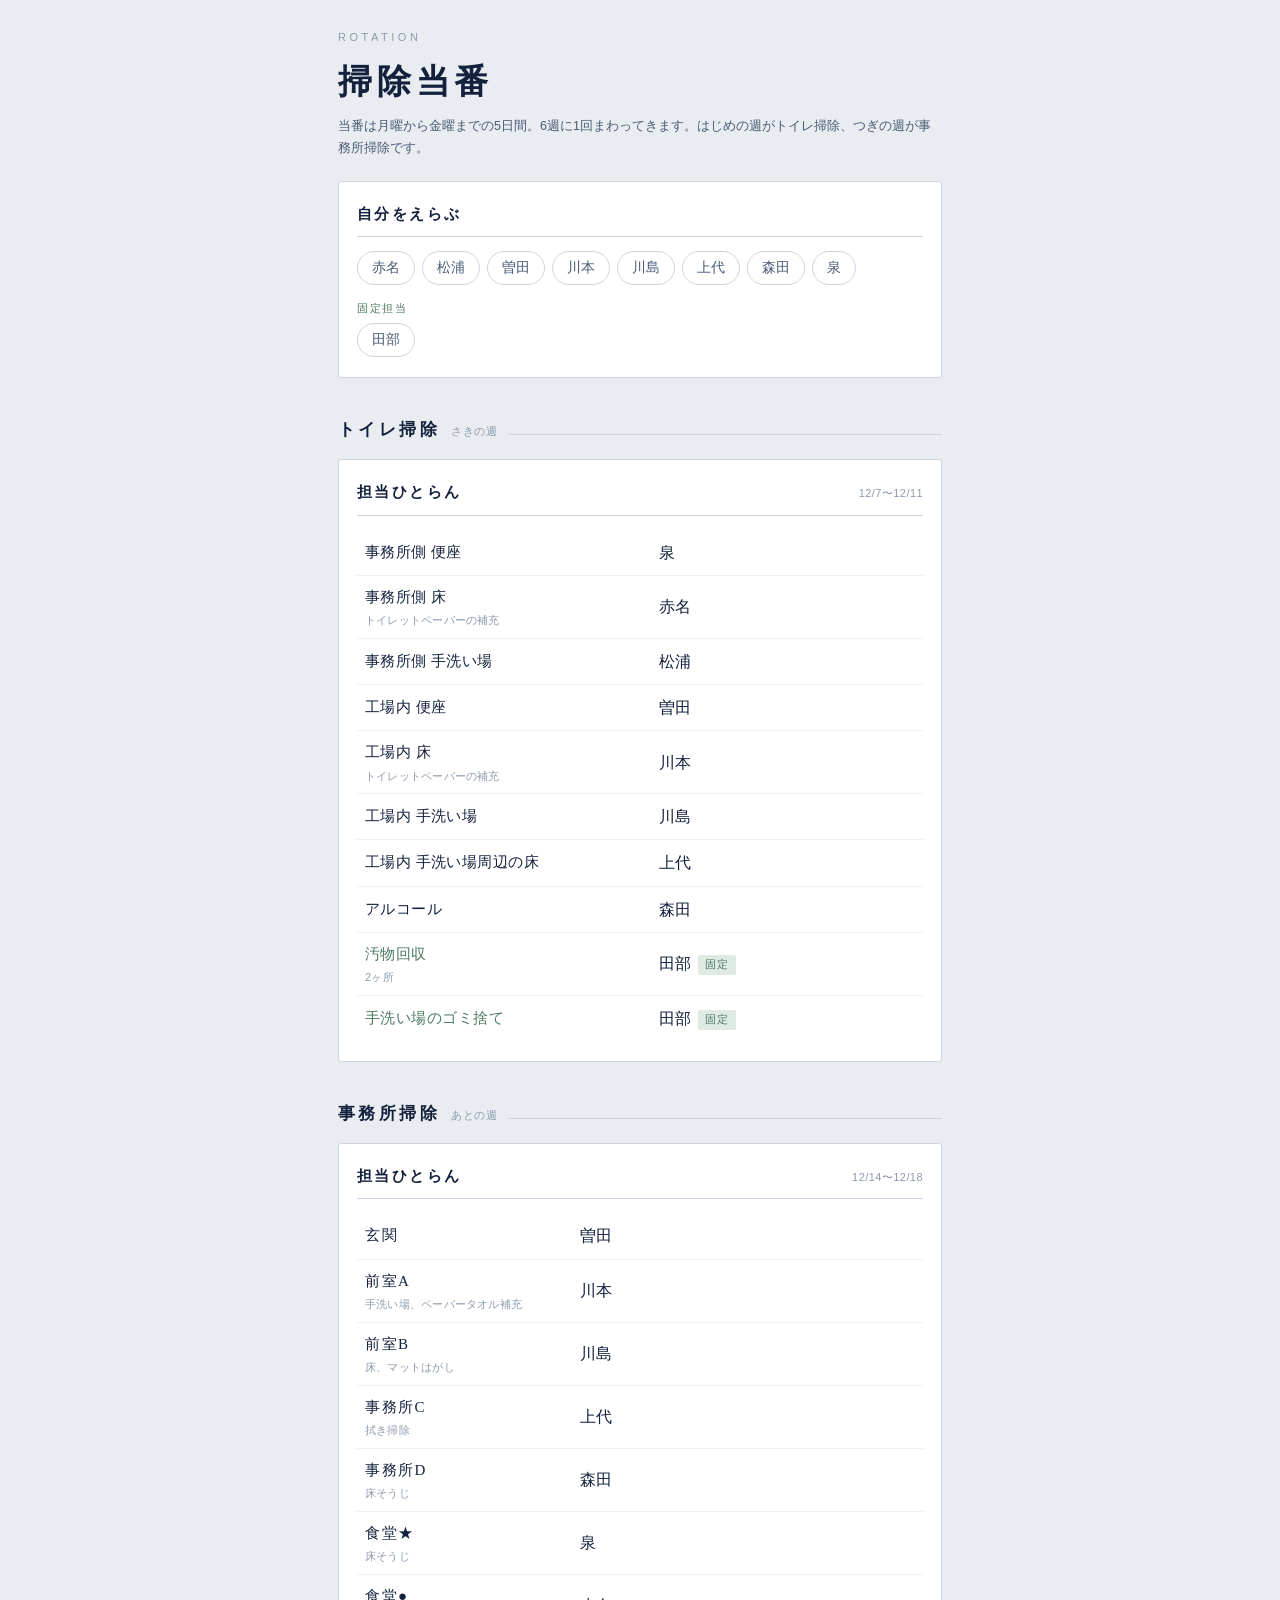
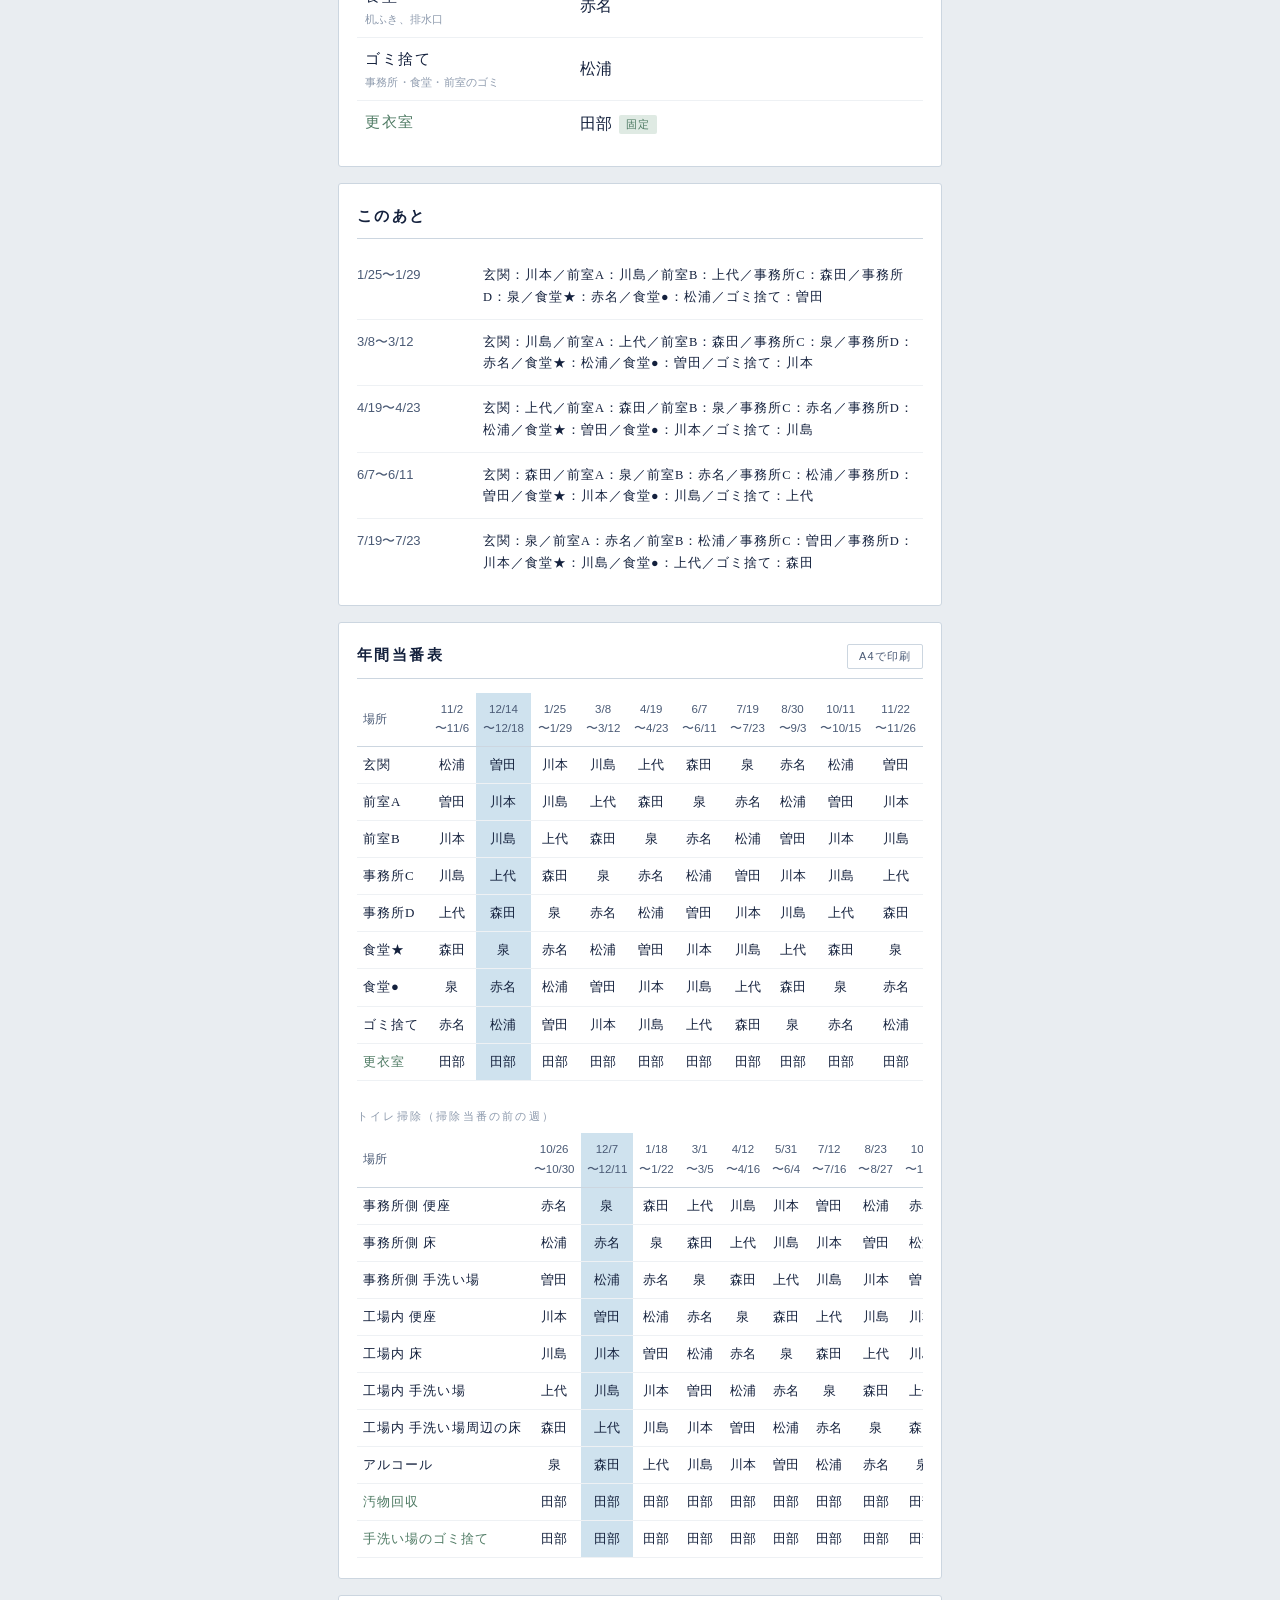
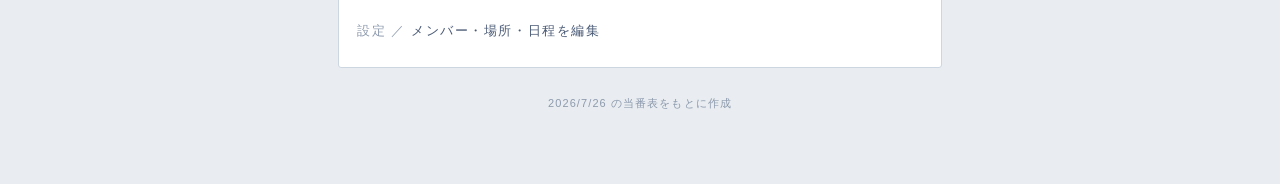
==== commit e3936e93: "トイレ掃除と事務所掃除をセクションで上下に分けて表示 Co-Authored-By: Claude Fable 5 <noreply@anthropic.com>" ====
--- a/souji/index.html
+++ b/souji/index.html
@@ -27,6 +27,12 @@
 
   .card{background:var(--card);border:1px solid var(--line);border-radius:3px;
         padding:20px 18px;margin-bottom:16px}
+
+  .section{display:flex;align-items:baseline;gap:11px;margin:38px 0 14px}
+  .section b{font-family:var(--mincho);font-size:17px;letter-spacing:.2em;
+             font-weight:600;color:var(--ink);white-space:nowrap}
+  .section span{font-size:11px;color:var(--muted);letter-spacing:.06em;white-space:nowrap}
+  .section i{flex:1;height:1px;background:var(--line)}
   .card h2{font-family:var(--mincho);font-size:15px;letter-spacing:.16em;font-weight:600;
            margin:0 0 14px;padding-bottom:9px;border-bottom:1px solid var(--line);
            display:flex;justify-content:space-between;align-items:baseline;gap:10px}
@@ -58,11 +64,7 @@
   .hero .badge.gomi{background:#3a4e70;color:#ffd9ac}
   .hero .badge.fix{background:#2f4a3d;color:#bfe0cd}
   .hero .pad{padding-bottom:22px}
-  .hero .toilet{margin:16px 0 0;padding-top:13px;border-top:1px solid #2c4166;
-                font-size:13px;color:#c6d6e8}
-  .hero .toilet b{display:block;font-family:var(--mincho);font-size:17px;
-                  letter-spacing:.08em;color:#fff;margin-top:3px;font-weight:600}
-  .hero .toilet .ttl{font-size:11px;letter-spacing:.24em;color:#93a8c4}
+  .hero .place.multi{font-size:25px;line-height:1.45}
 
   .ring{display:block;margin:0 auto;max-width:100%}
   .ring text{font-family:var(--gothic)}
@@ -73,6 +75,8 @@
   td.place{font-family:var(--mincho);letter-spacing:.1em;width:38%;color:var(--ink)}
   td.place .task{display:block;font-family:var(--gothic);font-size:11px;letter-spacing:.02em;
                  color:var(--muted);margin-top:2px;line-height:1.5}
+  /* トイレ掃除は場所名が長いので幅を広めに */
+  #toiletTable td.place{width:52%;letter-spacing:.03em}
   td.name{font-size:16px}
   tr.mine td{background:var(--blue-fill)}
   tr.mine td.name{font-weight:700}
@@ -141,7 +145,7 @@
     @page{size:A4 landscape;margin:12mm}
     body{background:#fff}
     .wrap{max-width:none;padding:0}
-    header.top,.card,footer{display:none!important}
+    header.top,.card,footer,.section{display:none!important}
     #yearCard{display:block!important;border:none;padding:0;margin:0}
     #yearCard h2{font-size:18px;border-bottom:2px solid var(--ink);letter-spacing:.2em}
     #yearCard .fieldlabel{margin:14px 0 6px;color:var(--ink);font-size:12px}
@@ -160,7 +164,7 @@
   <header class="top">
     <p class="eyebrow">ROTATION</p>
     <h1>掃除当番</h1>
-    <p class="sub">当番は月曜から金曜までの5日間。6週に1回まわってきて、担当場所は毎回ひとつずつ入れかわります。</p>
+    <p class="sub">当番は月曜から金曜までの5日間。6週に1回まわってきます。はじめの週がトイレ掃除、つぎの週が事務所掃除です。</p>
   </header>
 
   <div class="card">
@@ -168,19 +172,26 @@
     <div class="who" id="who"></div>
   </div>
 
+  <p class="section"><b>トイレ掃除</b><span>さきの週</span><i></i></p>
+
+  <div class="card hero" id="tHero" hidden>
+    <div class="hero-inner pad" id="tHeroInner"></div>
+  </div>
+
+  <div class="card">
+    <h2>担当ひとらん<span class="meta" id="toiletRange"></span></h2>
+    <table><tbody id="toiletTable"></tbody></table>
+  </div>
+
+  <p class="section"><b>事務所掃除</b><span>あとの週</span><i></i></p>
+
   <div class="card hero" id="hero" hidden>
     <div class="hero-inner" id="heroInner"></div>
     <svg class="ring" id="ring" viewBox="0 0 330 300" role="img" aria-label="担当場所のローテーション図"></svg>
   </div>
 
   <div class="card">
-    <h2>トイレ掃除<span class="meta" id="toiletRange"></span></h2>
-    <table><tbody id="toiletTable"></tbody></table>
-    <p class="hint">掃除当番のひとつ前の週が担当です</p>
-  </div>
-
-  <div class="card">
-    <h2>今回の当番<span class="meta" id="curRange"></span></h2>
+    <h2>担当ひとらん<span class="meta" id="curRange"></span></h2>
     <table><tbody id="curTable"></tbody></table>
     <p class="hint" id="extNote" hidden></p>
   </div>
@@ -427,7 +438,8 @@
 /* ---------- 描画 ---------- */
 function render(){
   const p=currentPeriod();
-  renderWho(); renderHero(p); renderToilet(p); renderCurrent(p); renderFuture(p); renderYear(p);
+  renderWho(); renderToiletHero(p); renderToilet(p);
+  renderHero(p); renderCurrent(p); renderFuture(p); renderYear(p);
 }
 
 function renderWho(){
@@ -448,20 +460,40 @@
   }
 }
 
-/* 自分のトイレ掃除の担当（掃除当番の前の週）。担当がなければ空文字 */
-function myToiletHTML(q){
+/* トイレ掃除のヒーロー表示（自分を選んだとき） */
+function renderToiletHero(p){
+  const hero=document.getElementById('tHero');
+  const inner=document.getElementById('tHeroInner');
   const fx=tMyFixed(), m=tMyIndex();
-  let place;
-  if(fx.length) place=fx.map(f=>esc(f.place)+(f.task?'（'+esc(f.task)+'）':'')).join('・')+'（毎回）';
-  else if(m<0) return '';
-  else{
-    const s=tSlotOf(m,q);
-    if(s<0) return '';
-    place=esc(cfg.toilet.slots[s].place)+
-      (cfg.toilet.slots[s].task?'（'+esc(cfg.toilet.slots[s].task)+'）':'');
-  }
-  return '<p class="toilet"><span class="ttl">トイレ掃除</span>'+
-         fmt(toiletStart(q))+'〜'+fmt(toiletEnd(q))+'<b>'+place+'</b></p>';
+
+  if(!cfg.me || (!fx.length && m<0)){ hero.hidden=true; return; }
+  hero.hidden=false;
+
+  let q=p, place, sub, cls='';
+  if(fx.length){
+    place=fx.map(f=>esc(f.place)+(f.task?'（'+esc(f.task)+'）':'')).join('<br>');
+    sub=cfg.me+' さん（毎回このばしょ）';
+    if(fx.length>1) cls=' multi';
+  }else{
+    let s=tSlotOf(m,q), guard=0;
+    while(s<0 && guard++<60){ q++; s=tSlotOf(m,q); }
+    const sl=cfg.toilet.slots[s];
+    place=esc(sl.place);
+    sub=cfg.me+' さん'+(sl.task?'　'+esc(sl.task):'');
+    if(sl.place.length>10) cls=' multi';
+  }
+
+  const t=today(), start=toiletStart(q), end=toiletEnd(q);
+  const now = t>=start && t<=end;
+  const days=Math.max(0, Math.ceil((start-t)/DAY));
+
+  inner.innerHTML=
+    '<p class="status">'+(now?'今週がトイレ掃除です':'つぎのトイレ掃除')+'</p>'+
+    '<p class="place'+cls+'">'+place+'<small>'+sub+'</small></p>'+
+    '<p class="when">'+fmt(start)+'〜'+fmt(end)+'</p>'+
+    (now ? '<p class="count">'+fmtLong(start)+' 〜 '+fmtLong(end)+'</p>'
+         : '<p class="count">あと<b>'+days+'</b>日</p>')+
+    (fx.length ? '<span class="badge fix">ローテーションには入りません</span>' : '');
 }
 
 function renderHero(p){
@@ -486,8 +518,7 @@
       '<p class="when">'+fmt(start)+'〜'+fmt(end)+'</p>'+
       (now ? '<p class="count">'+fmtLong(start)+' 〜 '+fmtLong(end)+'</p>'
            : '<p class="count">あと<b>'+days+'</b>日</p>')+
-      '<span class="badge fix">ローテーションには入りません</span>'+
-      myToiletHTML(p);
+      '<span class="badge fix">ローテーションには入りません</span>';
     ring.hidden=true;
     return;
   }
@@ -512,8 +543,7 @@
     (now ? '<p class="count">'+fmtLong(start)+' 〜 '+fmtLong(end)+'</p>'
          : '<p class="count">あと<b>'+days+'</b>日</p>')+
     (cfg.slots[s].gomi ? '<span class="badge gomi">ゴミ収集も担当</span>' : '')+
-    (ext.weeks.length ? '<span class="badge fix">'+fmt(ext.weeks[0])+'の週も引き続き当番</span>' : '')+
-    myToiletHTML(q);
+    (ext.weeks.length ? '<span class="badge fix">'+fmt(ext.weeks[0])+'の週も引き続き当番</span>' : '');
 
   drawRing(s);
 }
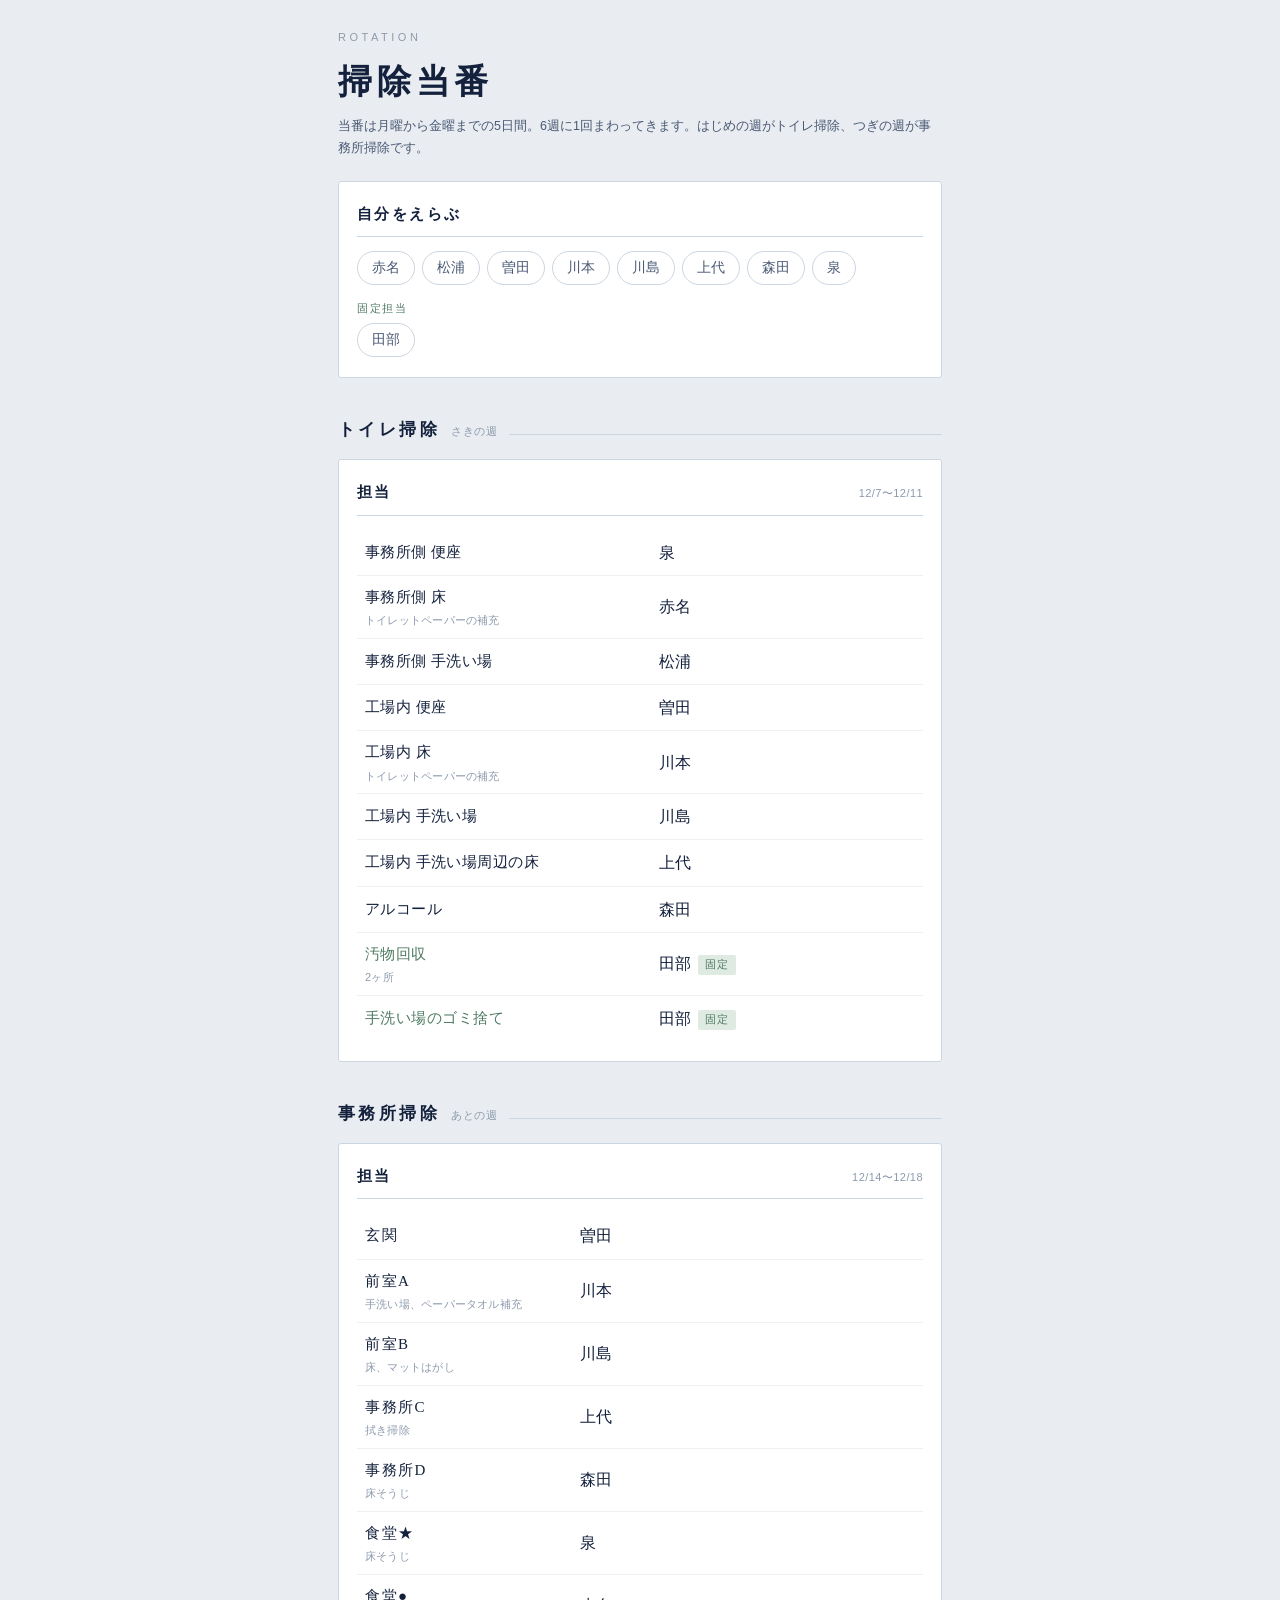
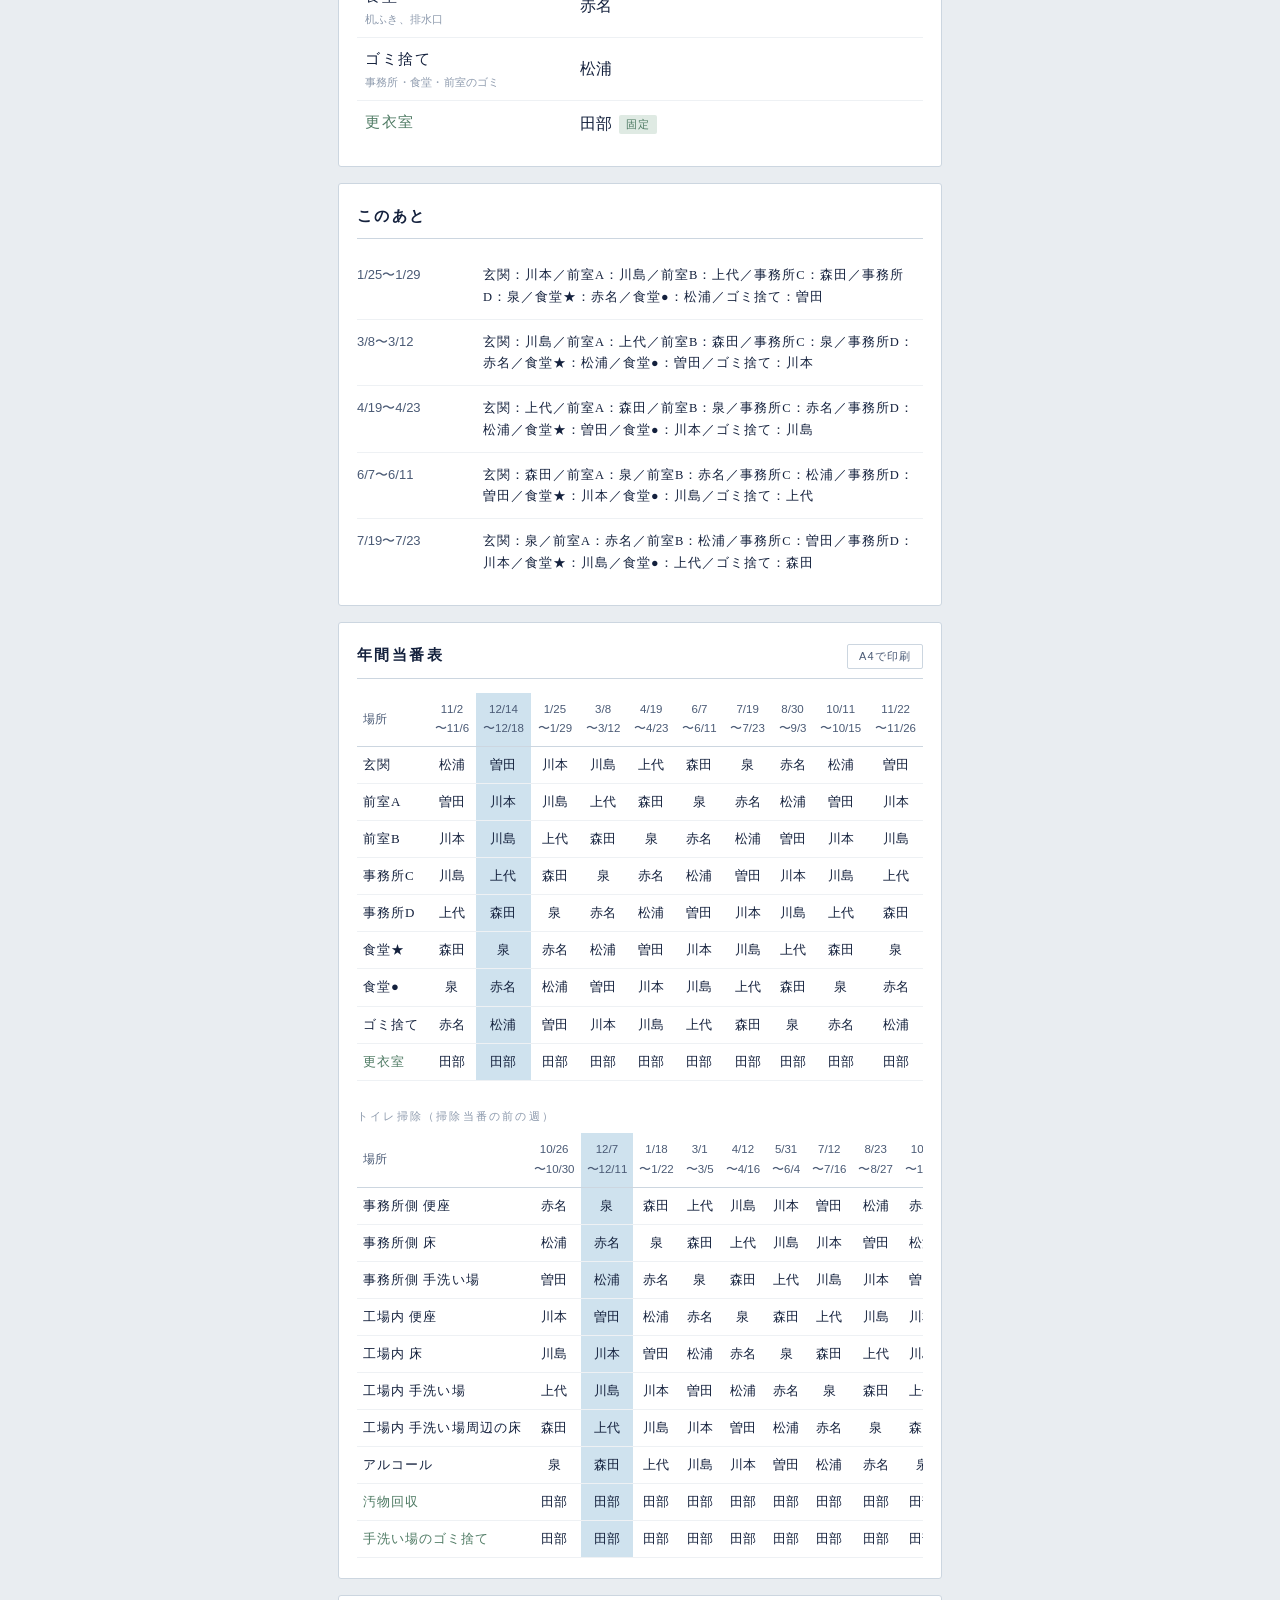
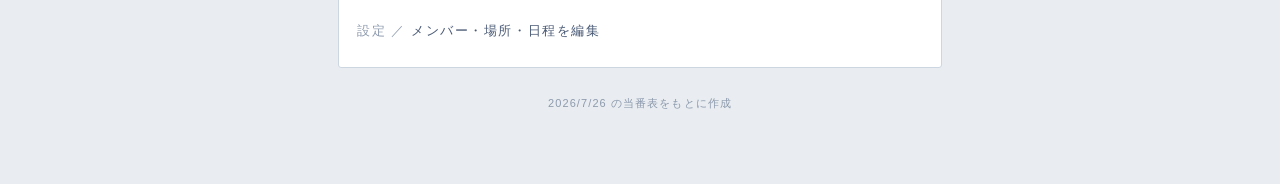
==== commit 7ef7b173: "見出しを「担当ひとらん」から「担当」に変更 Co-Authored-By: Claude Fable 5 <noreply@anthropic.com>" ====
--- a/souji/index.html
+++ b/souji/index.html
@@ -179,7 +179,7 @@
   </div>
 
   <div class="card">
-    <h2>担当ひとらん<span class="meta" id="toiletRange"></span></h2>
+    <h2>担当<span class="meta" id="toiletRange"></span></h2>
     <table><tbody id="toiletTable"></tbody></table>
   </div>
 
@@ -191,7 +191,7 @@
   </div>
 
   <div class="card">
-    <h2>担当ひとらん<span class="meta" id="curRange"></span></h2>
+    <h2>担当<span class="meta" id="curRange"></span></h2>
     <table><tbody id="curTable"></tbody></table>
     <p class="hint" id="extNote" hidden></p>
   </div>
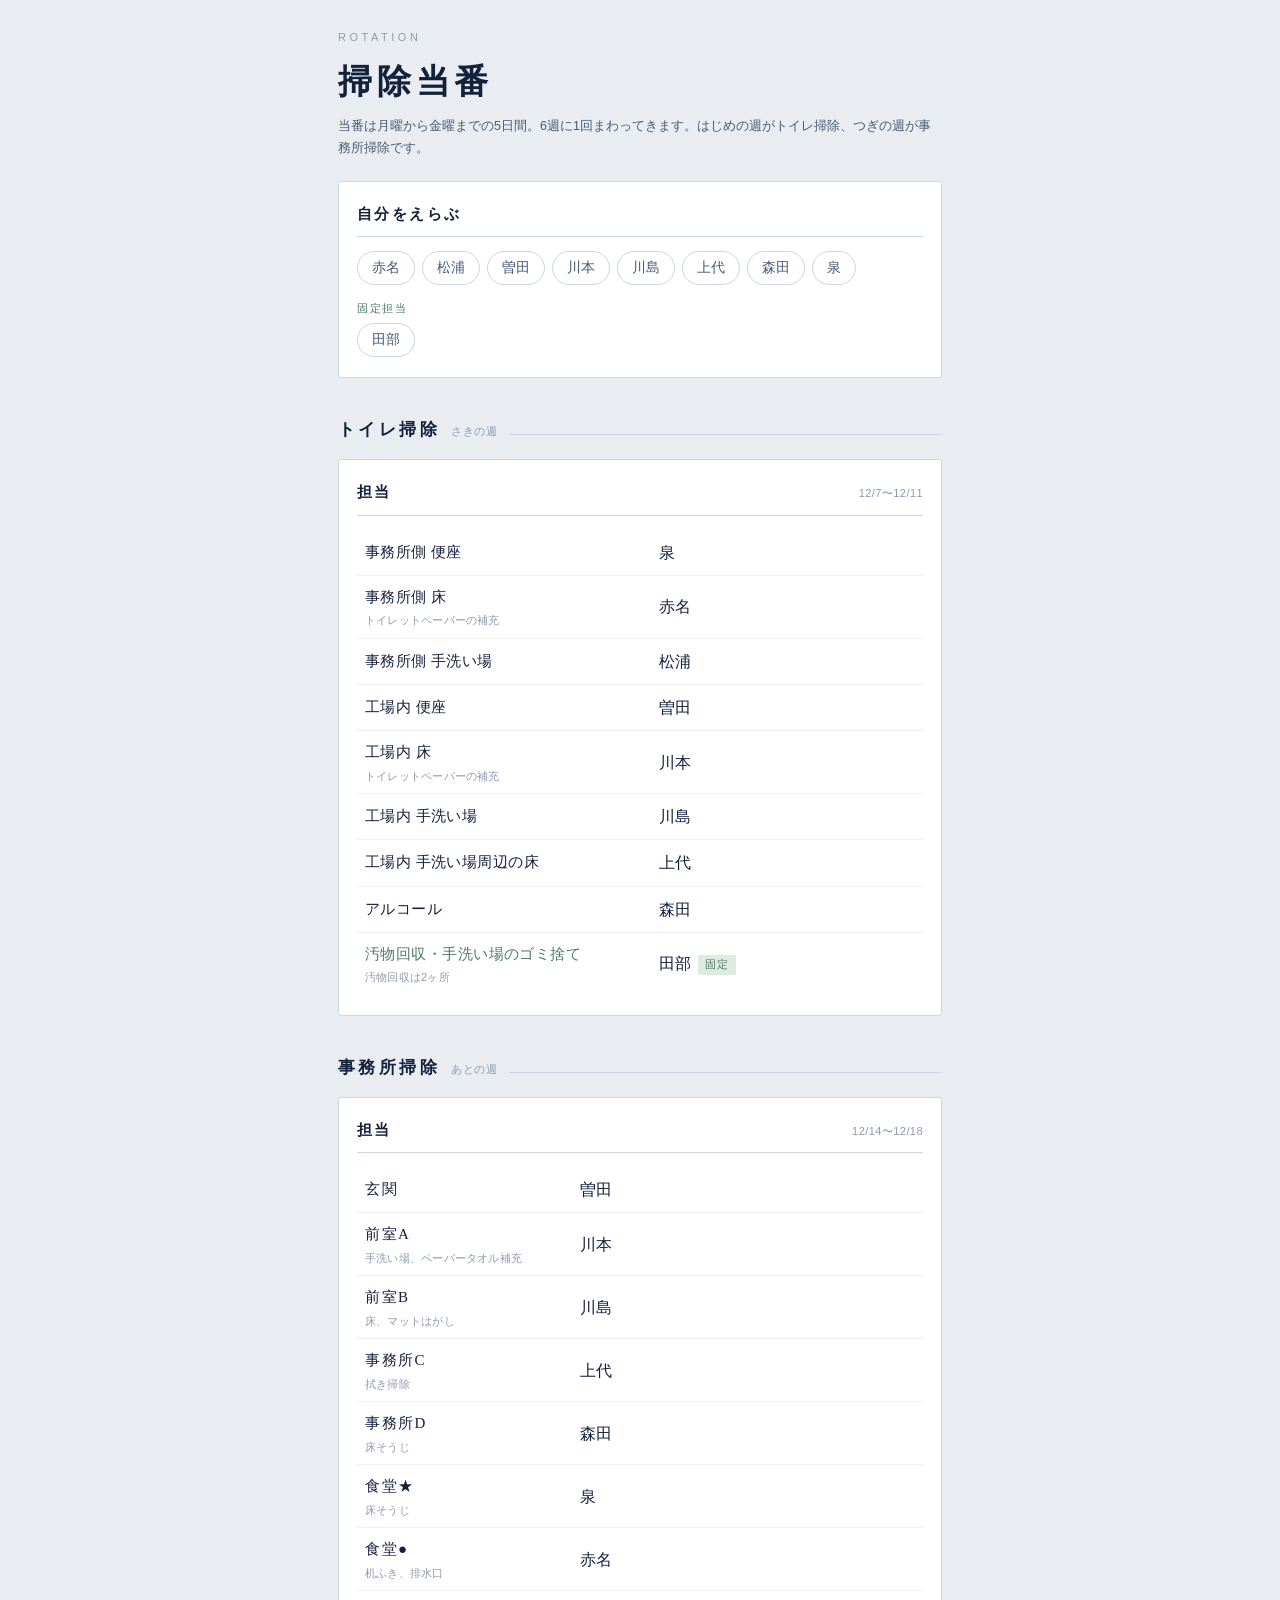
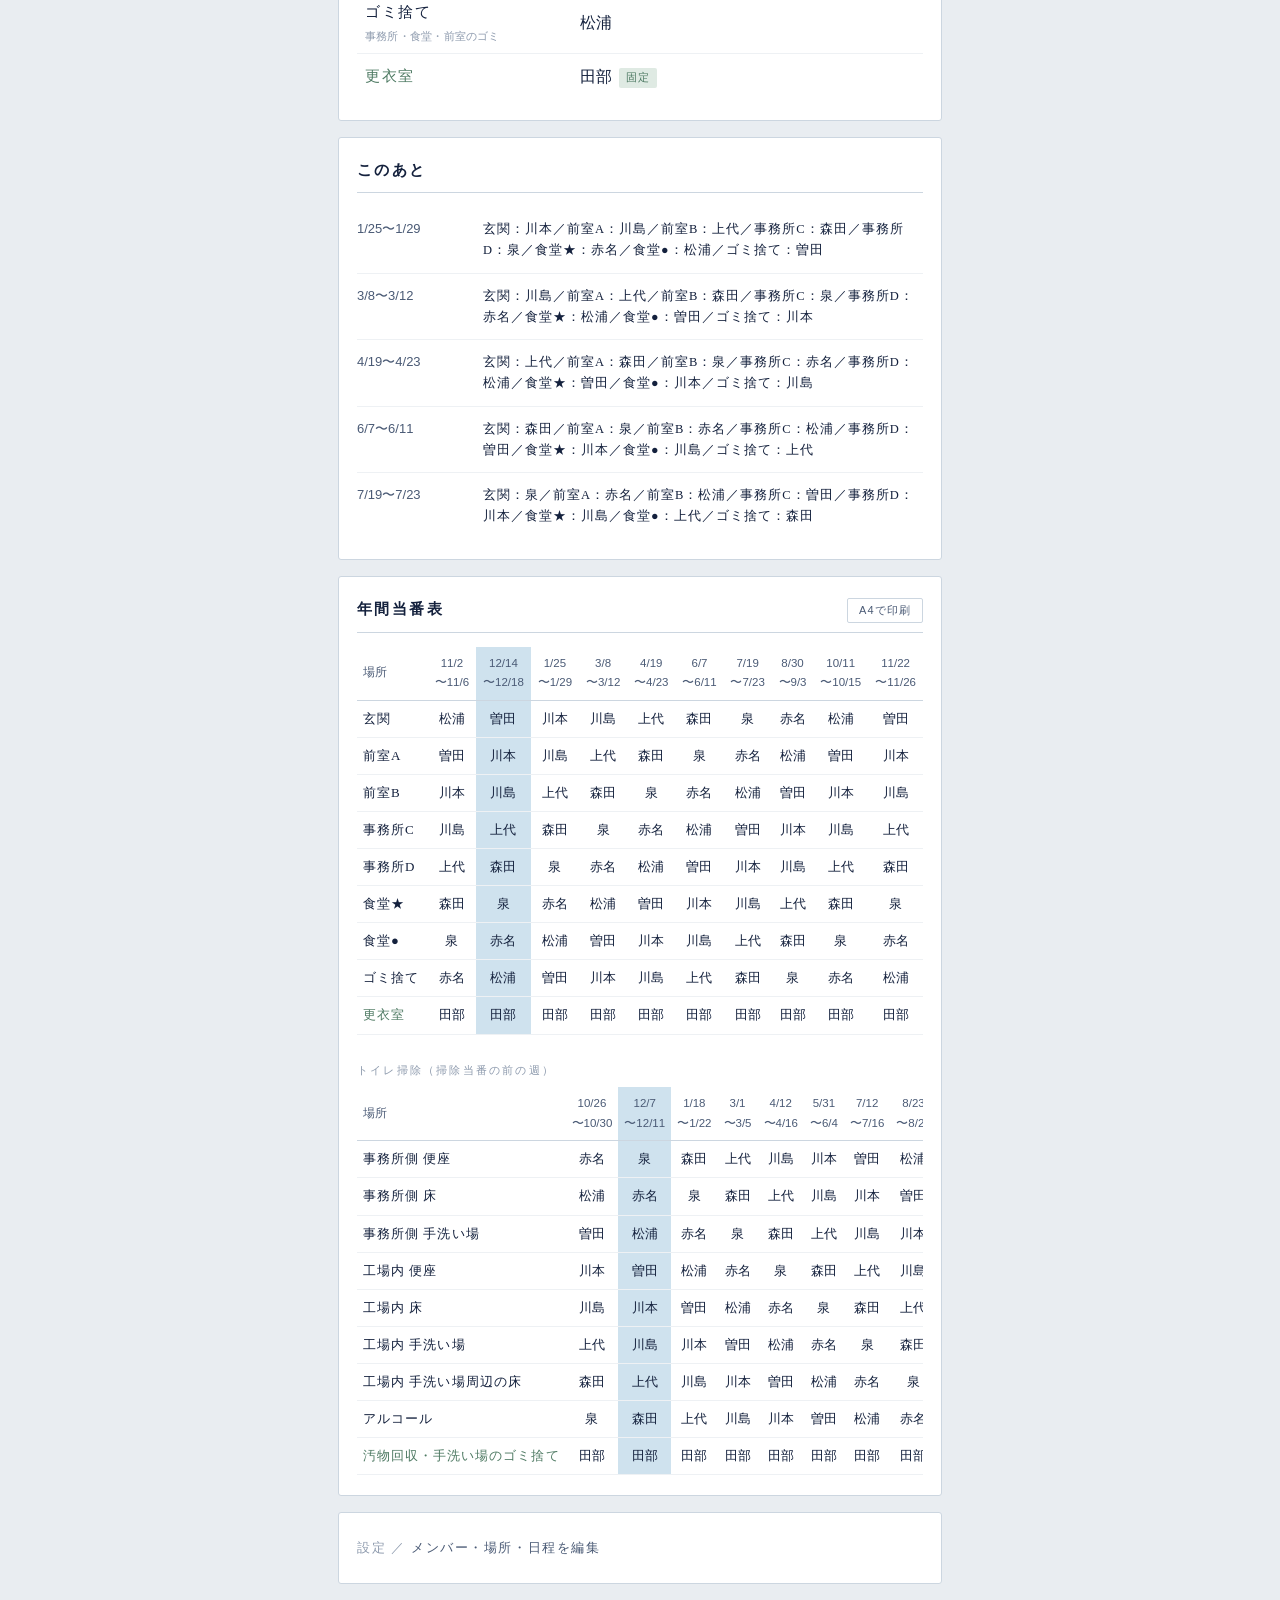
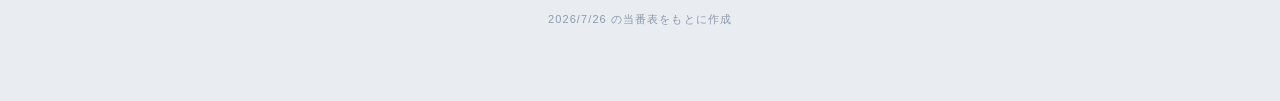
==== commit 720faa68: "汚物回収と手洗い場のゴミ捨てを1行にまとめる Co-Authored-By: Claude Fable 5 <noreply@anthropic.com>" ====
--- a/souji/index.html
+++ b/souji/index.html
@@ -64,7 +64,10 @@
   .hero .badge.gomi{background:#3a4e70;color:#ffd9ac}
   .hero .badge.fix{background:#2f4a3d;color:#bfe0cd}
   .hero .pad{padding-bottom:22px}
-  .hero .place.multi{font-size:25px;line-height:1.45}
+  /* 場所名の長さに応じて自動で縮めて1行に収める */
+  .hero .place.s1{font-size:30px;letter-spacing:.08em}
+  .hero .place.s2{font-size:23px;letter-spacing:.05em}
+  .hero .place.s3{font-size:18px;letter-spacing:.02em}
 
   .ring{display:block;margin:0 auto;max-width:100%}
   .ring text{font-family:var(--gothic)}
@@ -259,7 +262,7 @@
 <div class="toast" id="toast"></div>
 
 <script>
-const KEY = 'souji-touban:config:v10';
+const KEY = 'souji-touban:config:v11';
 
 /* 手書きの「事務所そうじ」表の①の列＝9/14の回 を基準にしています */
 const DEFAULTS = {
@@ -292,8 +295,7 @@
     ],
     members: ['松浦','曽田','川本','川島','上代','森田','泉','赤名'],
     fixed: [
-      {place:'汚物回収',           task:'2ヶ所', names:['田部']},
-      {place:'手洗い場のゴミ捨て', task:'',      names:['田部']}
+      {place:'汚物回収・手洗い場のゴミ捨て', task:'汚物回収は2ヶ所', names:['田部']}
     ]
   },
   me: ''
@@ -460,6 +462,15 @@
   }
 }
 
+/* 場所名が長いときは文字を小さくして1行に収める */
+function placeCls(txt){
+  const n=String(txt).length;
+  if(n<=6)  return '';
+  if(n<=9)  return ' s1';
+  if(n<=13) return ' s2';
+  return ' s3';
+}
+
 /* トイレ掃除のヒーロー表示（自分を選んだとき） */
 function renderToiletHero(p){
   const hero=document.getElementById('tHero');
@@ -469,18 +480,19 @@
   if(!cfg.me || (!fx.length && m<0)){ hero.hidden=true; return; }
   hero.hidden=false;
 
-  let q=p, place, sub, cls='';
+  let q=p, place, sub, cls;
   if(fx.length){
-    place=fx.map(f=>esc(f.place)+(f.task?'（'+esc(f.task)+'）':'')).join('<br>');
-    sub=cfg.me+' さん（毎回このばしょ）';
-    if(fx.length>1) cls=' multi';
+    const raw=fx.map(f=>f.place).join('・');
+    const notes=fx.length===1 ? (fx[0].task||'')
+      : fx.filter(f=>f.task).map(f=>f.place+'は'+f.task).join('、');
+    place=esc(raw); cls=placeCls(raw);
+    sub=cfg.me+' さん（毎回このばしょ）'+(notes?'　'+esc(notes):'');
   }else{
     let s=tSlotOf(m,q), guard=0;
     while(s<0 && guard++<60){ q++; s=tSlotOf(m,q); }
     const sl=cfg.toilet.slots[s];
-    place=esc(sl.place);
+    place=esc(sl.place); cls=placeCls(sl.place);
     sub=cfg.me+' さん'+(sl.task?'　'+esc(sl.task):'');
-    if(sl.place.length>10) cls=' multi';
   }
 
   const t=today(), start=toiletStart(q), end=toiletEnd(q);
@@ -514,7 +526,8 @@
     inner.className='hero-inner pad';
     inner.innerHTML=
       '<p class="status">'+(now?'今週が当番です':'つぎの当番')+'</p>'+
-      '<p class="place">'+fx.place+'<small>'+cfg.me+' さん（毎回このばしょ）</small></p>'+
+      '<p class="place'+placeCls(fx.place)+'">'+esc(fx.place)+
+        '<small>'+cfg.me+' さん（毎回このばしょ）</small></p>'+
       '<p class="when">'+fmt(start)+'〜'+fmt(end)+'</p>'+
       (now ? '<p class="count">'+fmtLong(start)+' 〜 '+fmtLong(end)+'</p>'
            : '<p class="count">あと<b>'+days+'</b>日</p>')+
@@ -536,7 +549,7 @@
 
   inner.innerHTML=
     '<p class="status">'+(now?'今週が当番です':'つぎの当番')+'</p>'+
-    '<p class="place">'+label.replace(/[①②③④⑤]/,'')+
+    '<p class="place'+placeCls(label.replace(/[①②③④⑤]/,''))+'">'+label.replace(/[①②③④⑤]/,'')+
       '<small>'+cfg.me+' さん'+(label.match(/[①②③④⑤]/)?'（'+label+'）':'')+
       (cfg.slots[s].task?'　'+esc(cfg.slots[s].task):'')+'</small></p>'+
     '<p class="when">'+fmt(start)+'〜'+fmt(end)+'</p>'+
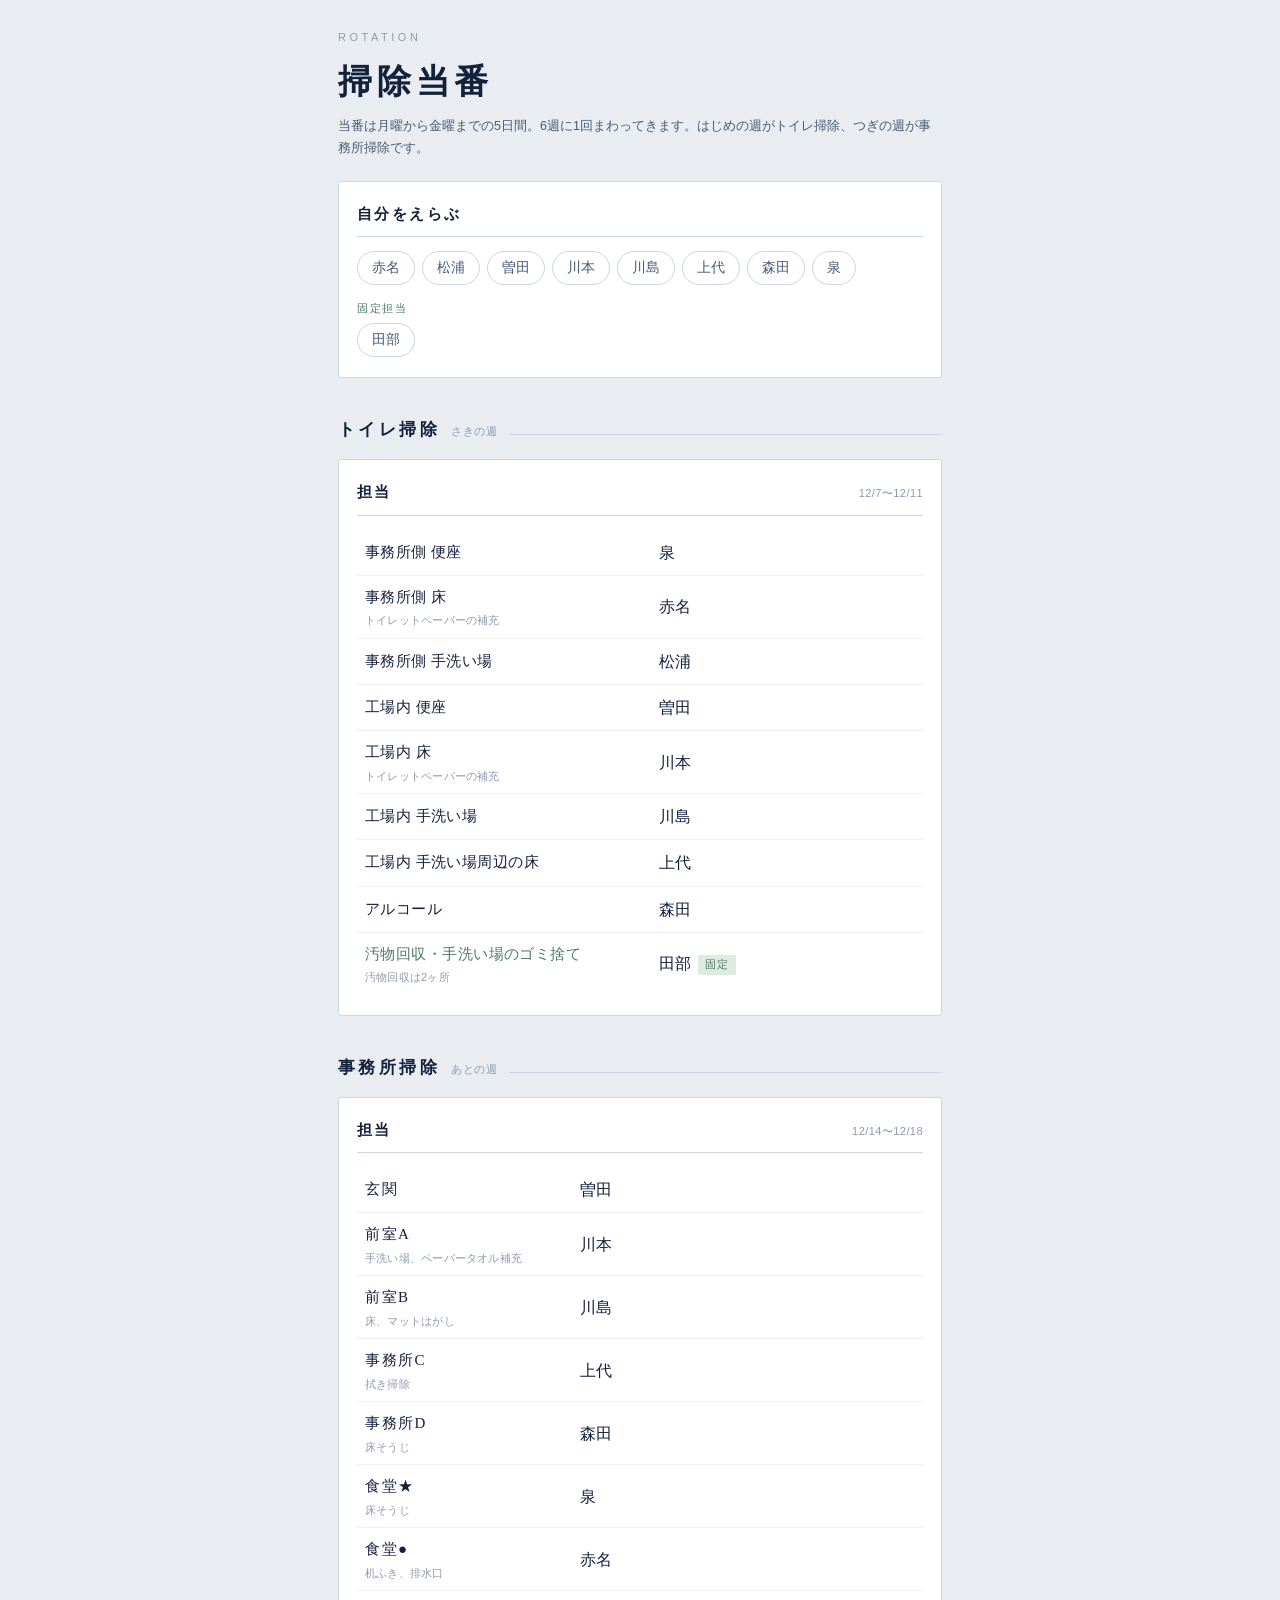
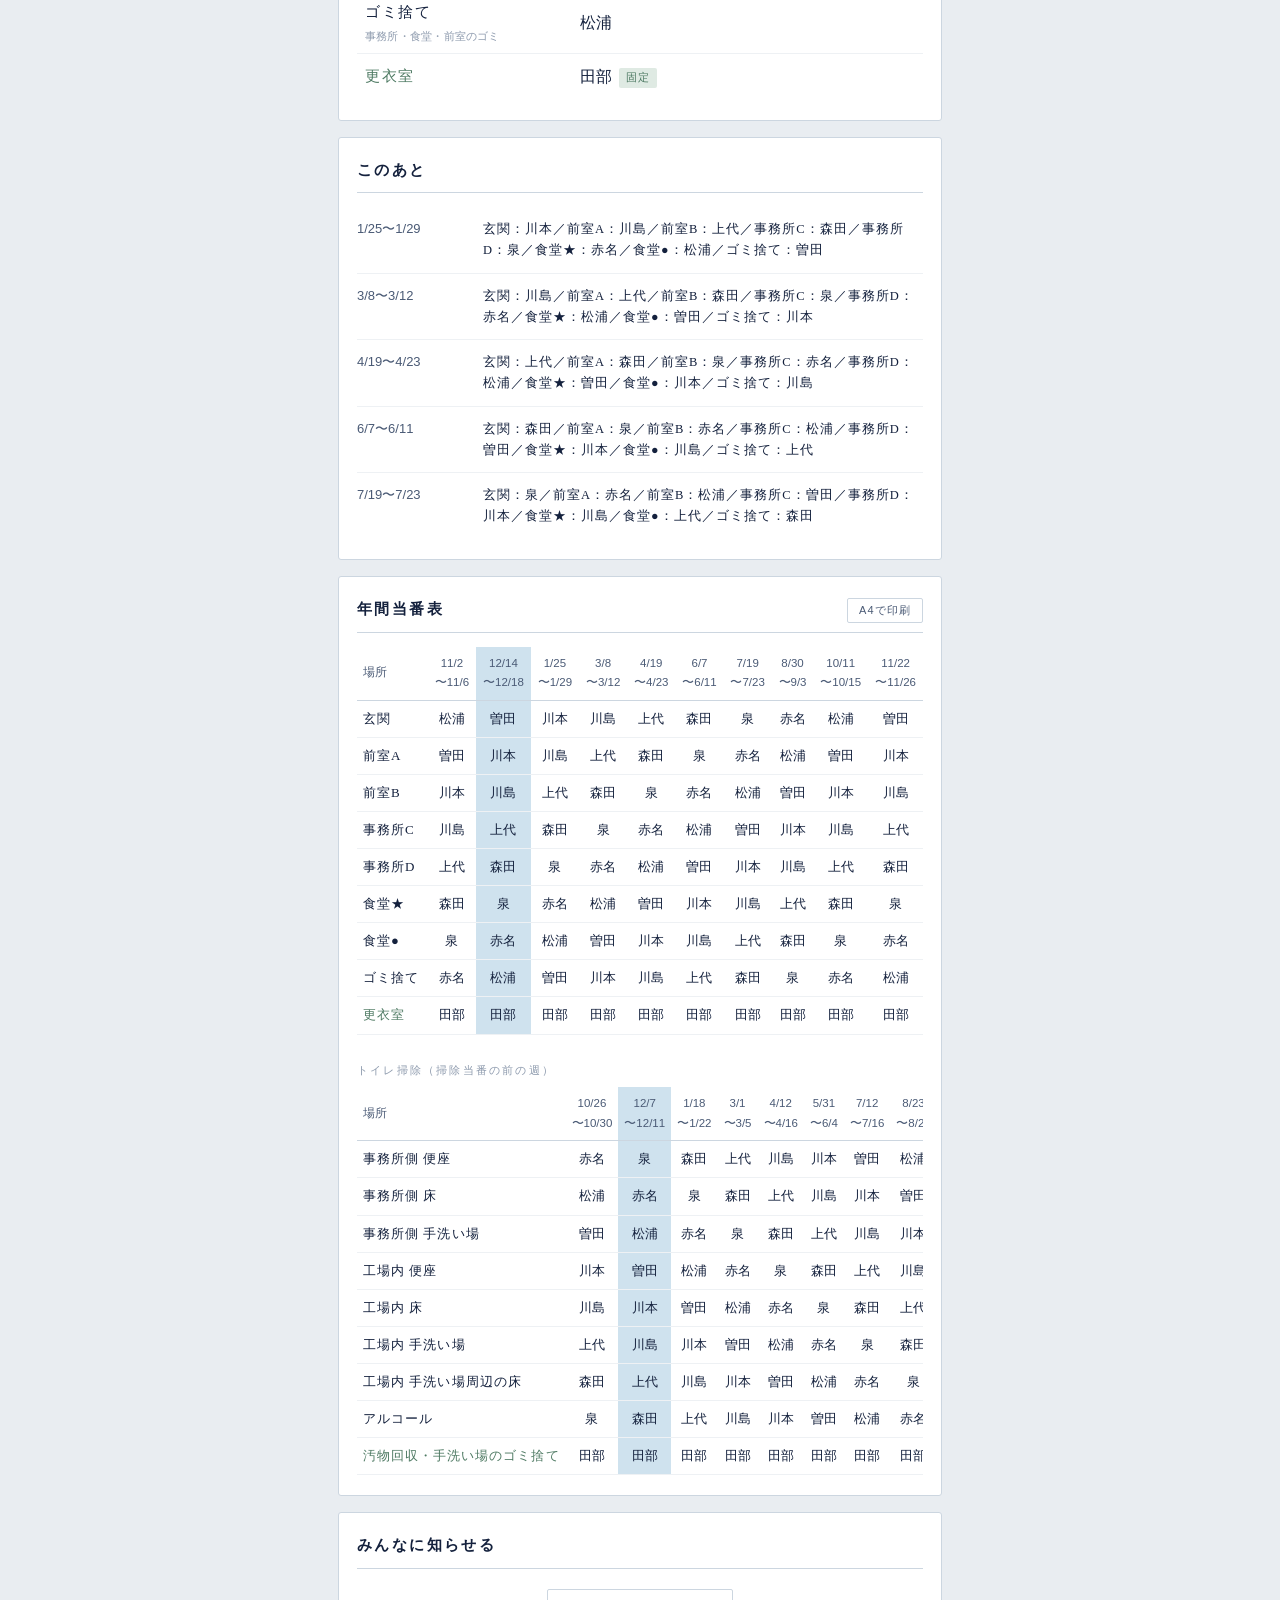
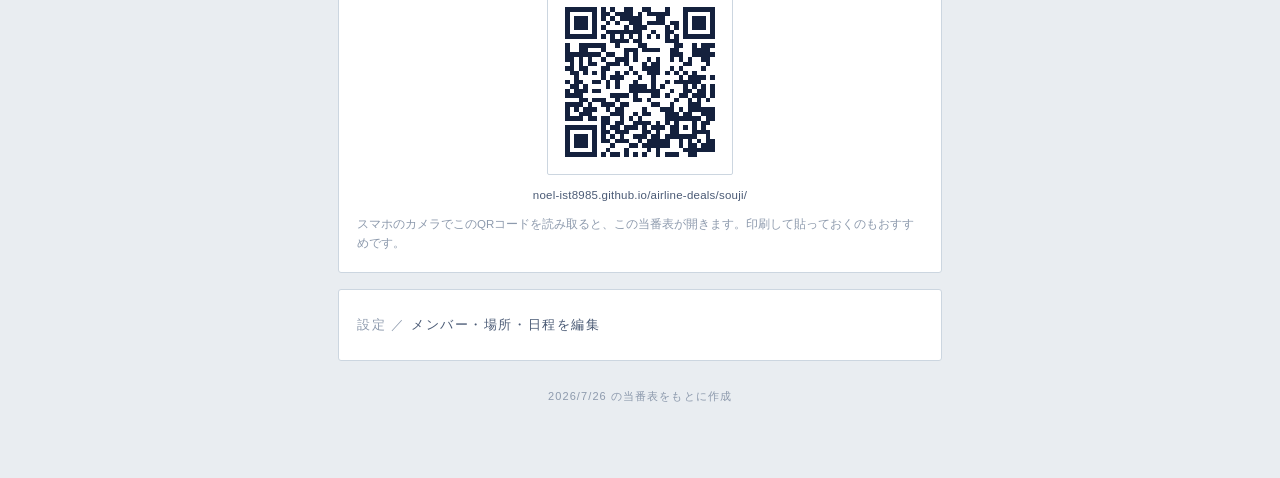
==== commit 186add7f: "QRコードをアプリ内に表示（印刷時は表の右上に配置） Co-Authored-By: Claude Fable 5 <noreply@anthropic.com>" ====
--- a/souji/index.html
+++ b/souji/index.html
@@ -112,6 +112,12 @@
   table.year tr.fixedrow td.rowhead{color:var(--fix)}
   table.year col.now{background:var(--blue-fill)}
   table.year td.me{font-weight:700}
+
+  .qrwrap{text-align:center;padding:6px 0 2px}
+  svg.qr{width:186px;height:186px;max-width:70%;display:block;margin:0 auto;
+         border:1px solid var(--line);border-radius:2px;padding:8px;background:#fff}
+  .qrurl{font-size:11.5px;color:var(--ink-soft);margin:11px 0 0;
+         letter-spacing:.02em;word-break:break-all}
 
   details.settings summary{cursor:pointer;font-size:13px;letter-spacing:.12em;
                            color:var(--ink-soft);list-style:none;padding:4px 0}
@@ -150,6 +156,11 @@
     .wrap{max-width:none;padding:0}
     header.top,.card,footer,.section{display:none!important}
     #yearCard{display:block!important;border:none;padding:0;margin:0}
+    /* 印刷した表からもスマホで開けるようQRを右上に小さく載せる */
+    #shareCard{display:block!important;border:none;padding:0;margin:0;
+               position:fixed;top:0;right:0;text-align:center}
+    #shareCard h2,#shareCard .hint,#shareCard .qrurl{display:none}
+    #shareCard svg.qr{width:24mm;height:24mm;border:none;padding:0}
     #yearCard h2{font-size:18px;border-bottom:2px solid var(--ink);letter-spacing:.2em}
     #yearCard .fieldlabel{margin:14px 0 6px;color:var(--ink);font-size:12px}
     #yearCard .printbtn{display:none}
@@ -209,6 +220,16 @@
     <div class="year-scroll"><table class="year" id="yearTable"></table></div>
     <p class="fieldlabel" style="margin-top:26px">トイレ掃除（掃除当番の前の週）</p>
     <div class="year-scroll"><table class="year" id="yearToilet"></table></div>
+  </div>
+
+
+  <div class="card" id="shareCard">
+    <h2>みんなに知らせる</h2>
+    <div class="qrwrap">
+      <svg class="qr" viewBox="0 0 37 37" shape-rendering="crispEdges" role="img" aria-label="掃除当番アプリのQRコード"><rect width="37" height="37" fill="#fff"/><path d="M2 2h7v1h-7zM10 2h1v1h-1zM12 2h1v1h-1zM15 2h2v1h-2zM19 2h2v1h-2zM24 2h1v1h-1zM28 2h7v1h-7zM2 3h1v1h-1zM8 3h1v1h-1zM10 3h2v1h-2zM13 3h4v1h-4zM18 3h1v1h-1zM20 3h5v1h-5zM28 3h1v1h-1zM34 3h1v1h-1zM2 4h1v1h-1zM4 4h3v1h-3zM8 4h1v1h-1zM10 4h1v1h-1zM12 4h1v1h-1zM14 4h5v1h-5zM22 4h2v1h-2zM28 4h1v1h-1zM30 4h3v1h-3zM34 4h1v1h-1zM2 5h1v1h-1zM4 5h3v1h-3zM8 5h1v1h-1zM11 5h1v1h-1zM13 5h1v1h-1zM16 5h3v1h-3zM20 5h4v1h-4zM25 5h2v1h-2zM28 5h1v1h-1zM30 5h3v1h-3zM34 5h1v1h-1zM2 6h1v1h-1zM4 6h3v1h-3zM8 6h1v1h-1zM10 6h1v1h-1zM15 6h1v1h-1zM17 6h3v1h-3zM24 6h1v1h-1zM26 6h1v1h-1zM28 6h1v1h-1zM30 6h3v1h-3zM34 6h1v1h-1zM2 7h1v1h-1zM8 7h1v1h-1zM11 7h8v1h-8zM21 7h1v1h-1zM24 7h2v1h-2zM28 7h1v1h-1zM34 7h1v1h-1zM2 8h7v1h-7zM10 8h1v1h-1zM12 8h1v1h-1zM14 8h1v1h-1zM16 8h1v1h-1zM18 8h1v1h-1zM20 8h1v1h-1zM22 8h1v1h-1zM24 8h1v1h-1zM26 8h1v1h-1zM28 8h7v1h-7zM12 9h4v1h-4zM17 9h2v1h-2zM24 9h3v1h-3zM2 10h1v1h-1zM5 10h6v1h-6zM13 10h1v1h-1zM18 10h2v1h-2zM26 10h2v1h-2zM30 10h1v1h-1zM32 10h3v1h-3zM2 11h1v1h-1zM5 11h2v1h-2zM10 11h1v1h-1zM15 11h3v1h-3zM19 11h4v1h-4zM25 11h2v1h-2zM30 11h4v1h-4zM2 12h8v1h-8zM11 12h2v1h-2zM15 12h1v1h-1zM17 12h1v1h-1zM25 12h3v1h-3zM30 12h5v1h-5zM2 13h2v1h-2zM5 13h1v1h-1zM7 13h1v1h-1zM10 13h1v1h-1zM13 13h3v1h-3zM17 13h1v1h-1zM20 13h1v1h-1zM22 13h1v1h-1zM25 13h1v1h-1zM27 13h1v1h-1zM29 13h1v1h-1zM32 13h2v1h-2zM3 14h1v1h-1zM5 14h1v1h-1zM7 14h2v1h-2zM11 14h3v1h-3zM15 14h1v1h-1zM19 14h1v1h-1zM21 14h2v1h-2zM28 14h2v1h-2zM33 14h1v1h-1zM2 15h2v1h-2zM5 15h2v1h-2zM10 15h2v1h-2zM16 15h1v1h-1zM19 15h4v1h-4zM25 15h1v1h-1zM27 15h1v1h-1zM32 15h1v1h-1zM3 16h2v1h-2zM6 16h1v1h-1zM8 16h1v1h-1zM10 16h1v1h-1zM13 16h1v1h-1zM15 16h1v1h-1zM17 16h1v1h-1zM20 16h3v1h-3zM24 16h1v1h-1zM26 16h1v1h-1zM28 16h1v1h-1zM30 16h1v1h-1zM4 17h1v1h-1zM10 17h1v1h-1zM12 17h3v1h-3zM18 17h1v1h-1zM21 17h1v1h-1zM27 17h1v1h-1zM29 17h4v1h-4zM34 17h1v1h-1zM2 18h1v1h-1zM4 18h2v1h-2zM8 18h2v1h-2zM11 18h1v1h-1zM13 18h1v1h-1zM17 18h1v1h-1zM21 18h1v1h-1zM24 18h1v1h-1zM26 18h6v1h-6zM3 19h2v1h-2zM6 19h1v1h-1zM11 19h1v1h-1zM13 19h1v1h-1zM16 19h4v1h-4zM21 19h1v1h-1zM23 19h1v1h-1zM28 19h1v1h-1zM30 19h1v1h-1zM32 19h1v1h-1zM34 19h1v1h-1zM2 20h1v1h-1zM4 20h3v1h-3zM8 20h2v1h-2zM16 20h7v1h-7zM25 20h1v1h-1zM28 20h2v1h-2zM31 20h2v1h-2zM34 20h1v1h-1zM2 21h4v1h-4zM12 21h4v1h-4zM17 21h1v1h-1zM21 21h2v1h-2zM24 21h1v1h-1zM27 21h2v1h-2zM30 21h3v1h-3zM34 21h1v1h-1zM5 22h2v1h-2zM8 22h3v1h-3zM13 22h1v1h-1zM17 22h2v1h-2zM20 22h1v1h-1zM26 22h1v1h-1zM29 22h1v1h-1zM31 22h1v1h-1zM33 22h1v1h-1zM2 23h4v1h-4zM7 23h1v1h-1zM10 23h3v1h-3zM14 23h2v1h-2zM21 23h2v1h-2zM25 23h1v1h-1zM29 23h3v1h-3zM2 24h1v1h-1zM4 24h1v1h-1zM6 24h3v1h-3zM11 24h1v1h-1zM13 24h2v1h-2zM19 24h1v1h-1zM23 24h3v1h-3zM27 24h1v1h-1zM29 24h6v1h-6zM2 25h1v1h-1zM5 25h3v1h-3zM12 25h3v1h-3zM17 25h1v1h-1zM19 25h2v1h-2zM24 25h3v1h-3zM28 25h2v1h-2zM32 25h3v1h-3zM2 26h4v1h-4zM7 26h2v1h-2zM10 26h2v1h-2zM14 26h1v1h-1zM16 26h1v1h-1zM18 26h1v1h-1zM24 26h8v1h-8zM33 26h2v1h-2zM10 27h2v1h-2zM13 27h2v1h-2zM17 27h4v1h-4zM22 27h1v1h-1zM24 27h1v1h-1zM26 27h1v1h-1zM30 27h1v1h-1zM32 27h2v1h-2zM2 28h7v1h-7zM10 28h1v1h-1zM12 28h2v1h-2zM15 28h3v1h-3zM19 28h1v1h-1zM21 28h3v1h-3zM25 28h2v1h-2zM28 28h1v1h-1zM30 28h1v1h-1zM32 28h1v1h-1zM2 29h1v1h-1zM8 29h1v1h-1zM10 29h2v1h-2zM13 29h3v1h-3zM19 29h2v1h-2zM22 29h1v1h-1zM25 29h2v1h-2zM30 29h4v1h-4zM2 30h1v1h-1zM4 30h3v1h-3zM8 30h1v1h-1zM10 30h1v1h-1zM12 30h1v1h-1zM14 30h1v1h-1zM17 30h3v1h-3zM21 30h2v1h-2zM24 30h7v1h-7zM33 30h1v1h-1zM2 31h1v1h-1zM4 31h3v1h-3zM8 31h1v1h-1zM10 31h2v1h-2zM13 31h3v1h-3zM18 31h1v1h-1zM20 31h5v1h-5zM27 31h1v1h-1zM29 31h1v1h-1zM31 31h1v1h-1zM33 31h2v1h-2zM2 32h1v1h-1zM4 32h3v1h-3zM8 32h1v1h-1zM12 32h1v1h-1zM16 32h2v1h-2zM19 32h6v1h-6zM27 32h1v1h-1zM29 32h2v1h-2zM32 32h3v1h-3zM2 33h1v1h-1zM8 33h1v1h-1zM11 33h1v1h-1zM15 33h1v1h-1zM20 33h1v1h-1zM22 33h1v1h-1zM28 33h7v1h-7zM2 34h7v1h-7zM10 34h1v1h-1zM12 34h2v1h-2zM15 34h1v1h-1zM17 34h1v1h-1zM19 34h1v1h-1zM22 34h1v1h-1zM24 34h3v1h-3zM29 34h2v1h-2z" fill="#14213d"/></svg>
+      <p class="qrurl">noel-ist8985.github.io/<wbr>airline-deals/souji/</p>
+    </div>
+    <p class="hint">スマホのカメラでこのQRコードを読み取ると、この当番表が開きます。印刷して貼っておくのもおすすめです。</p>
   </div>
 
   <div class="card">
